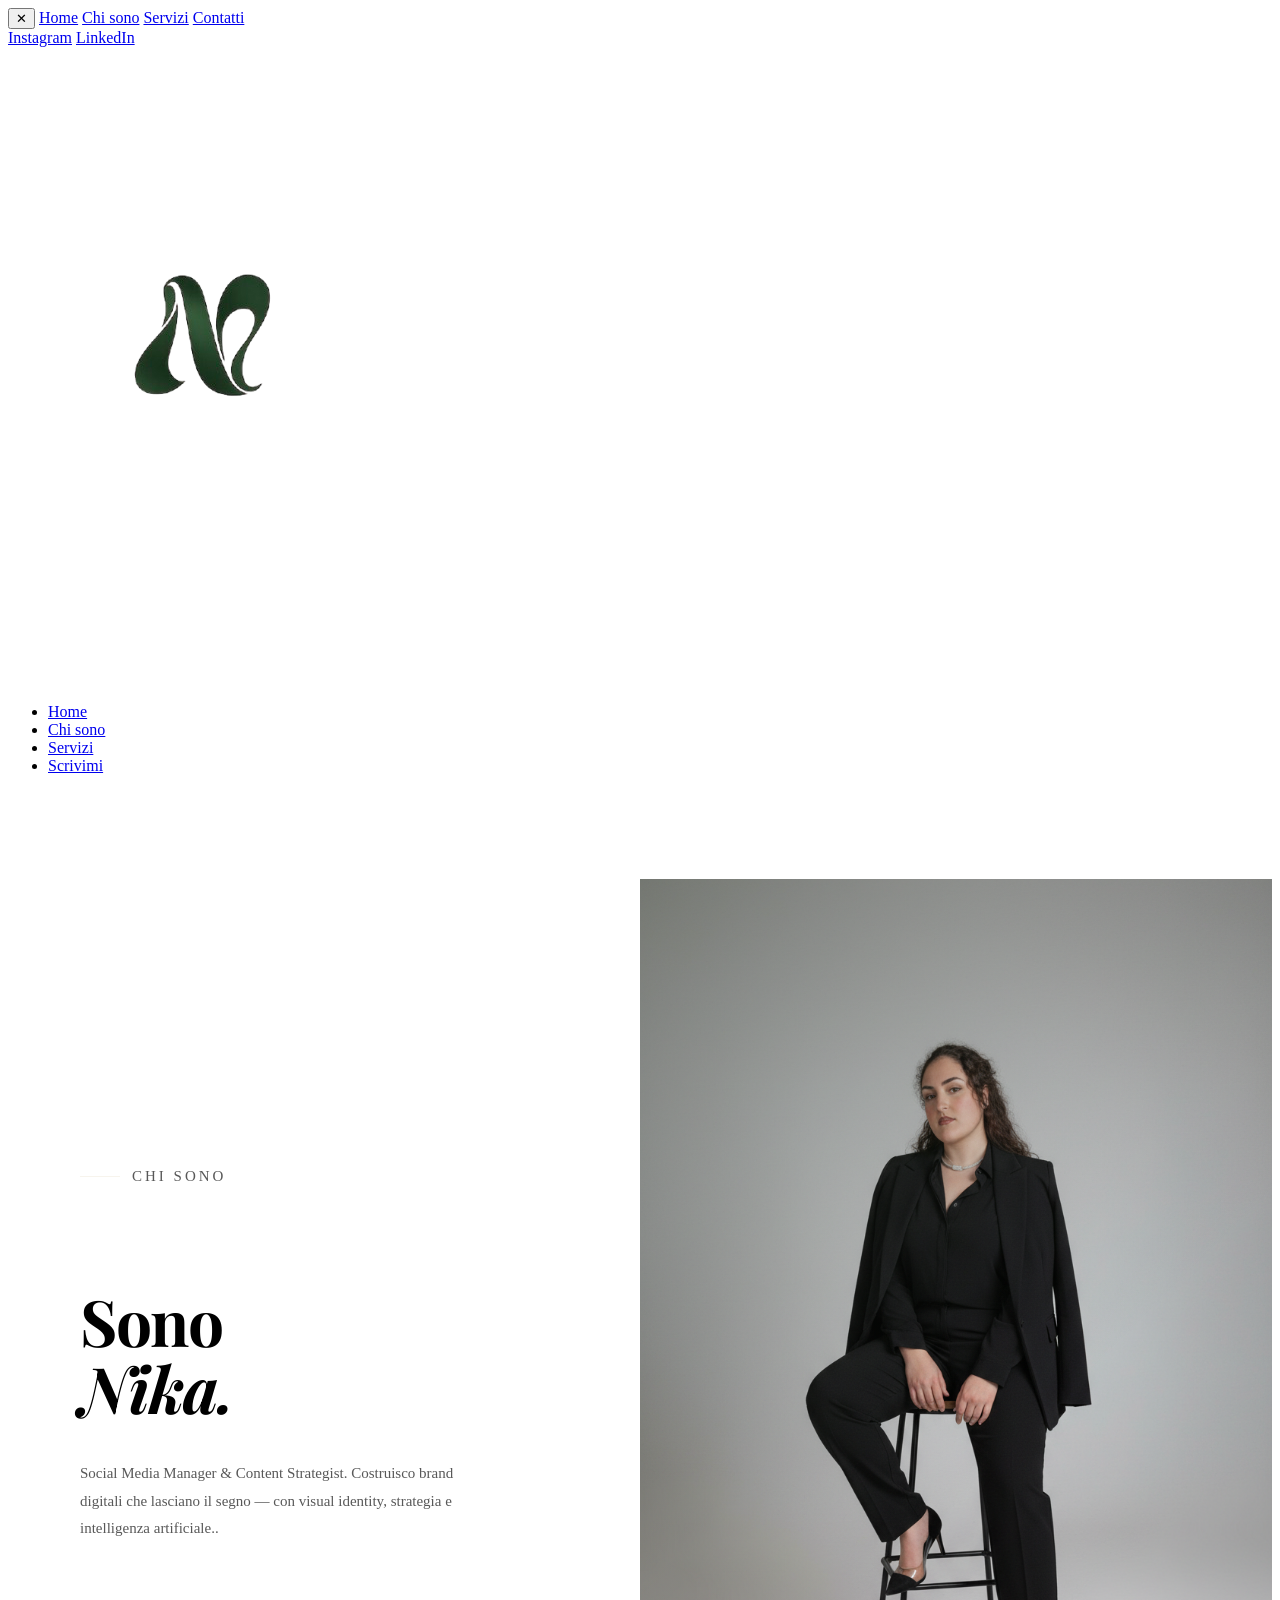
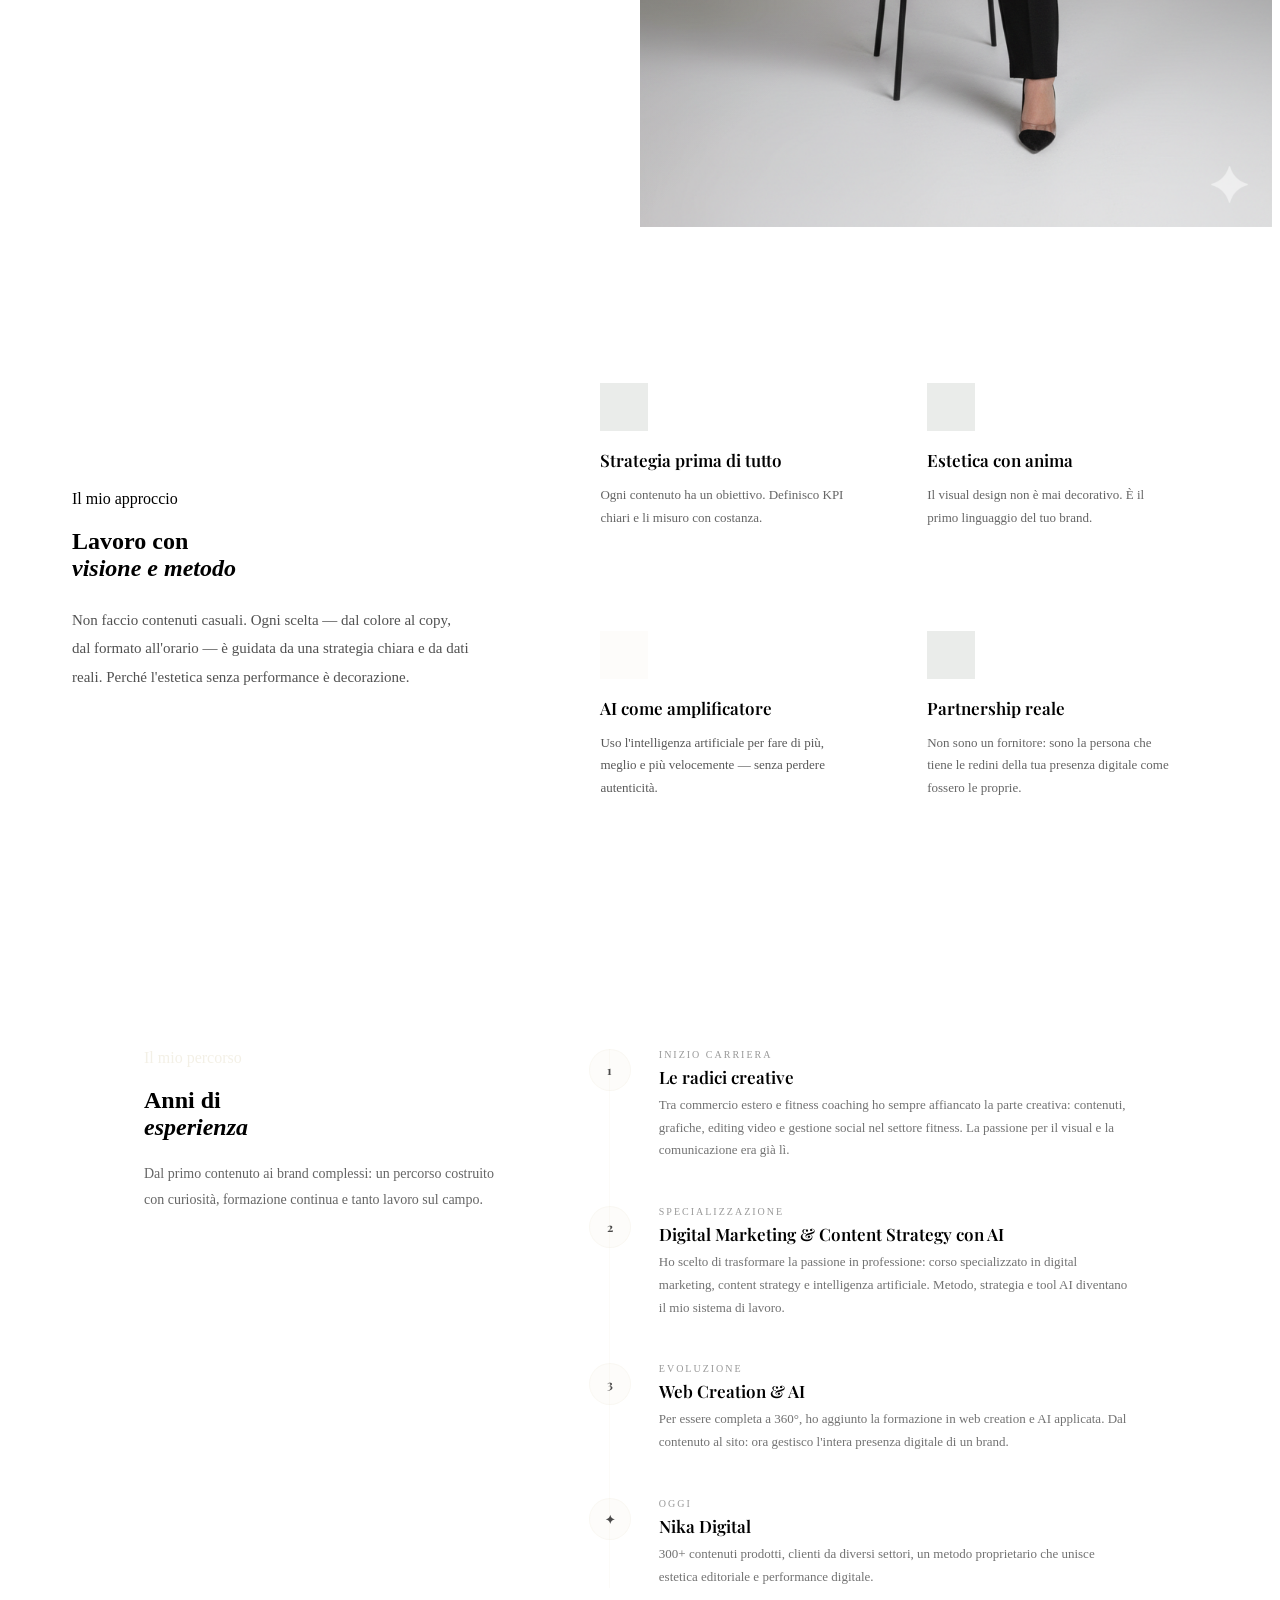
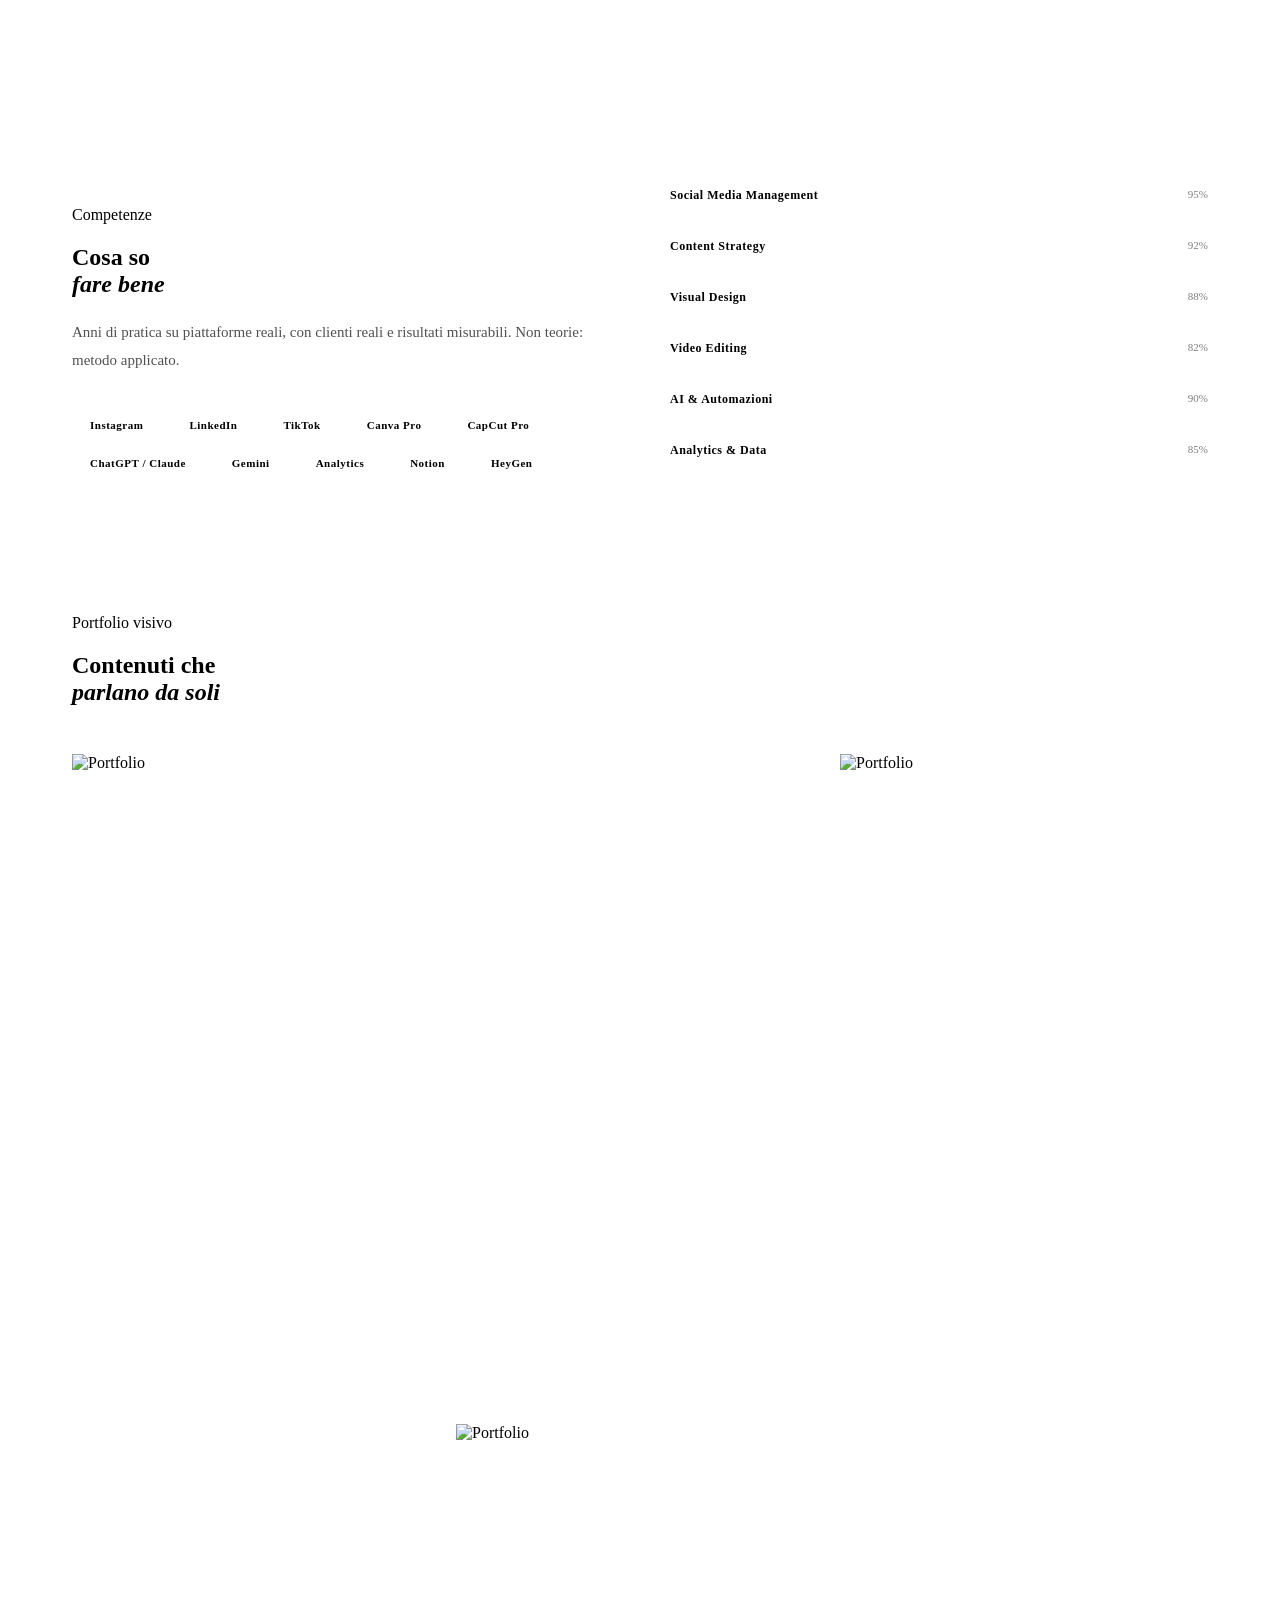
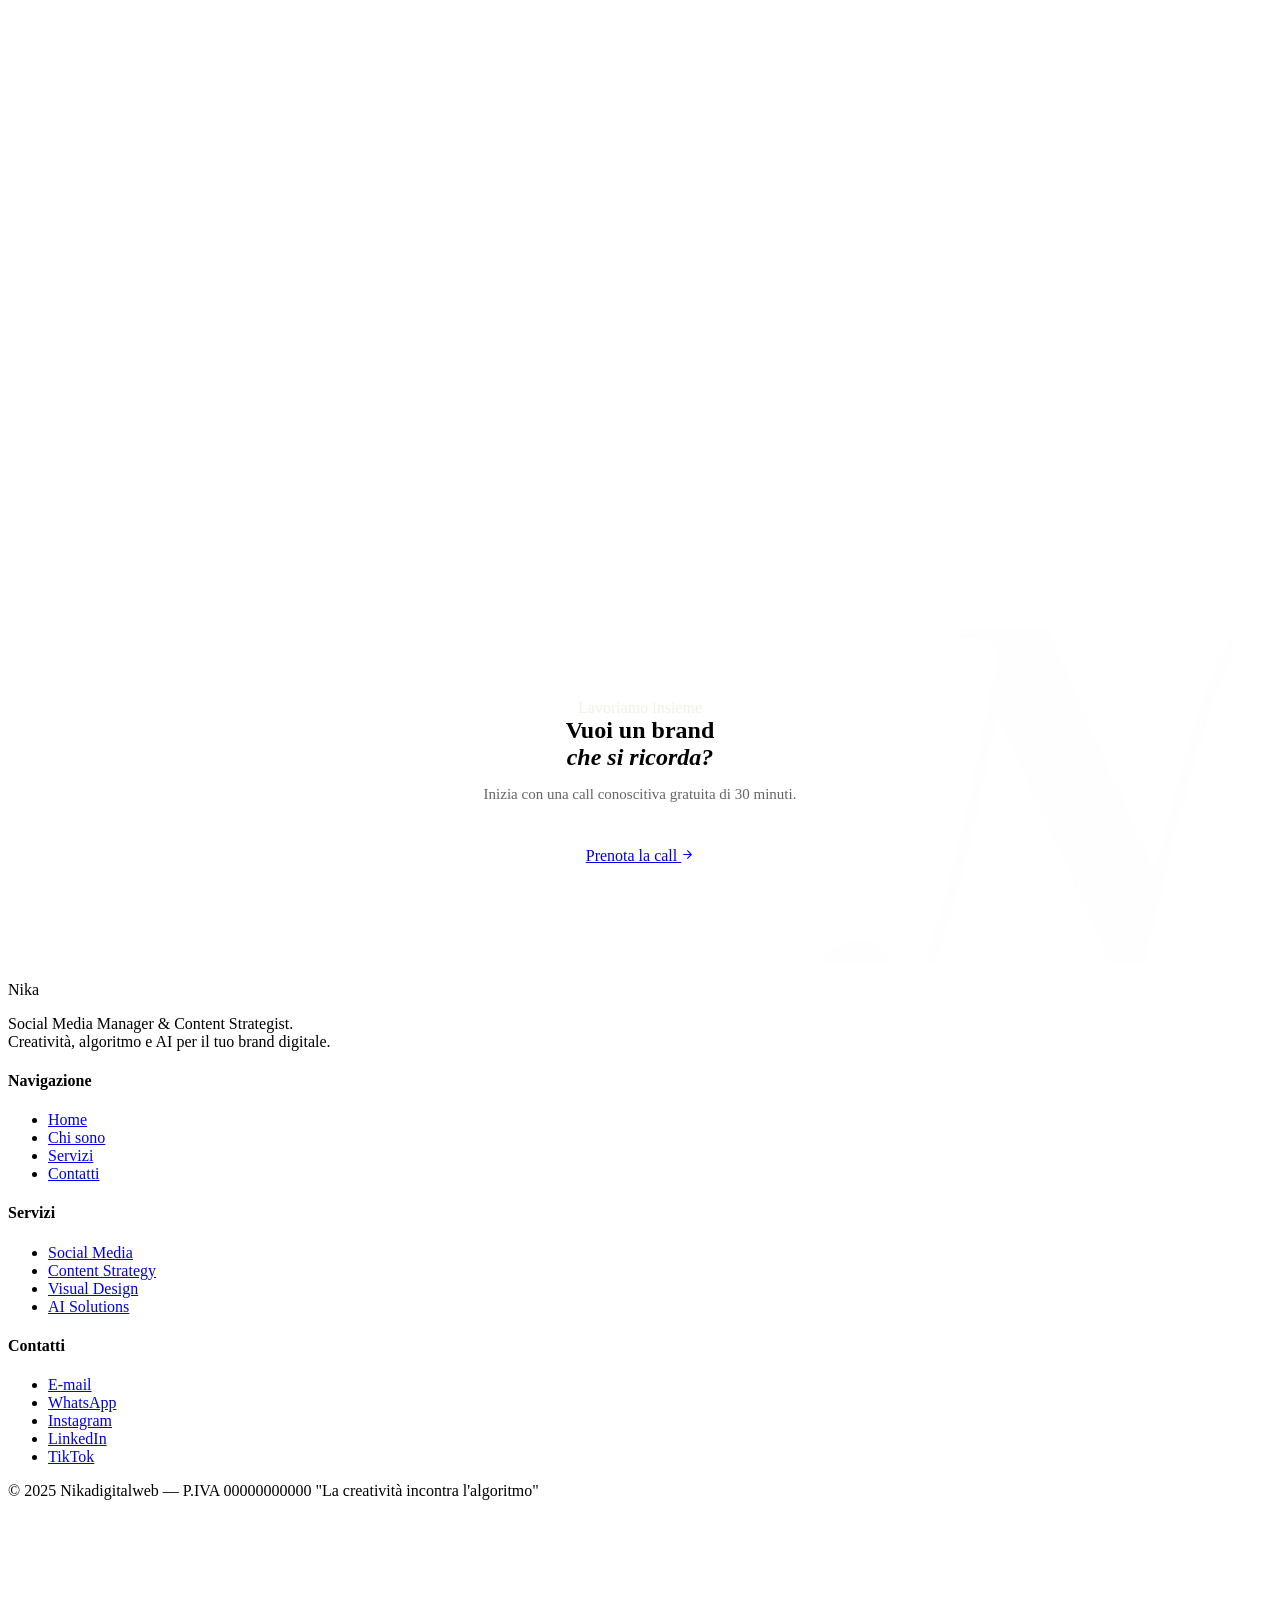
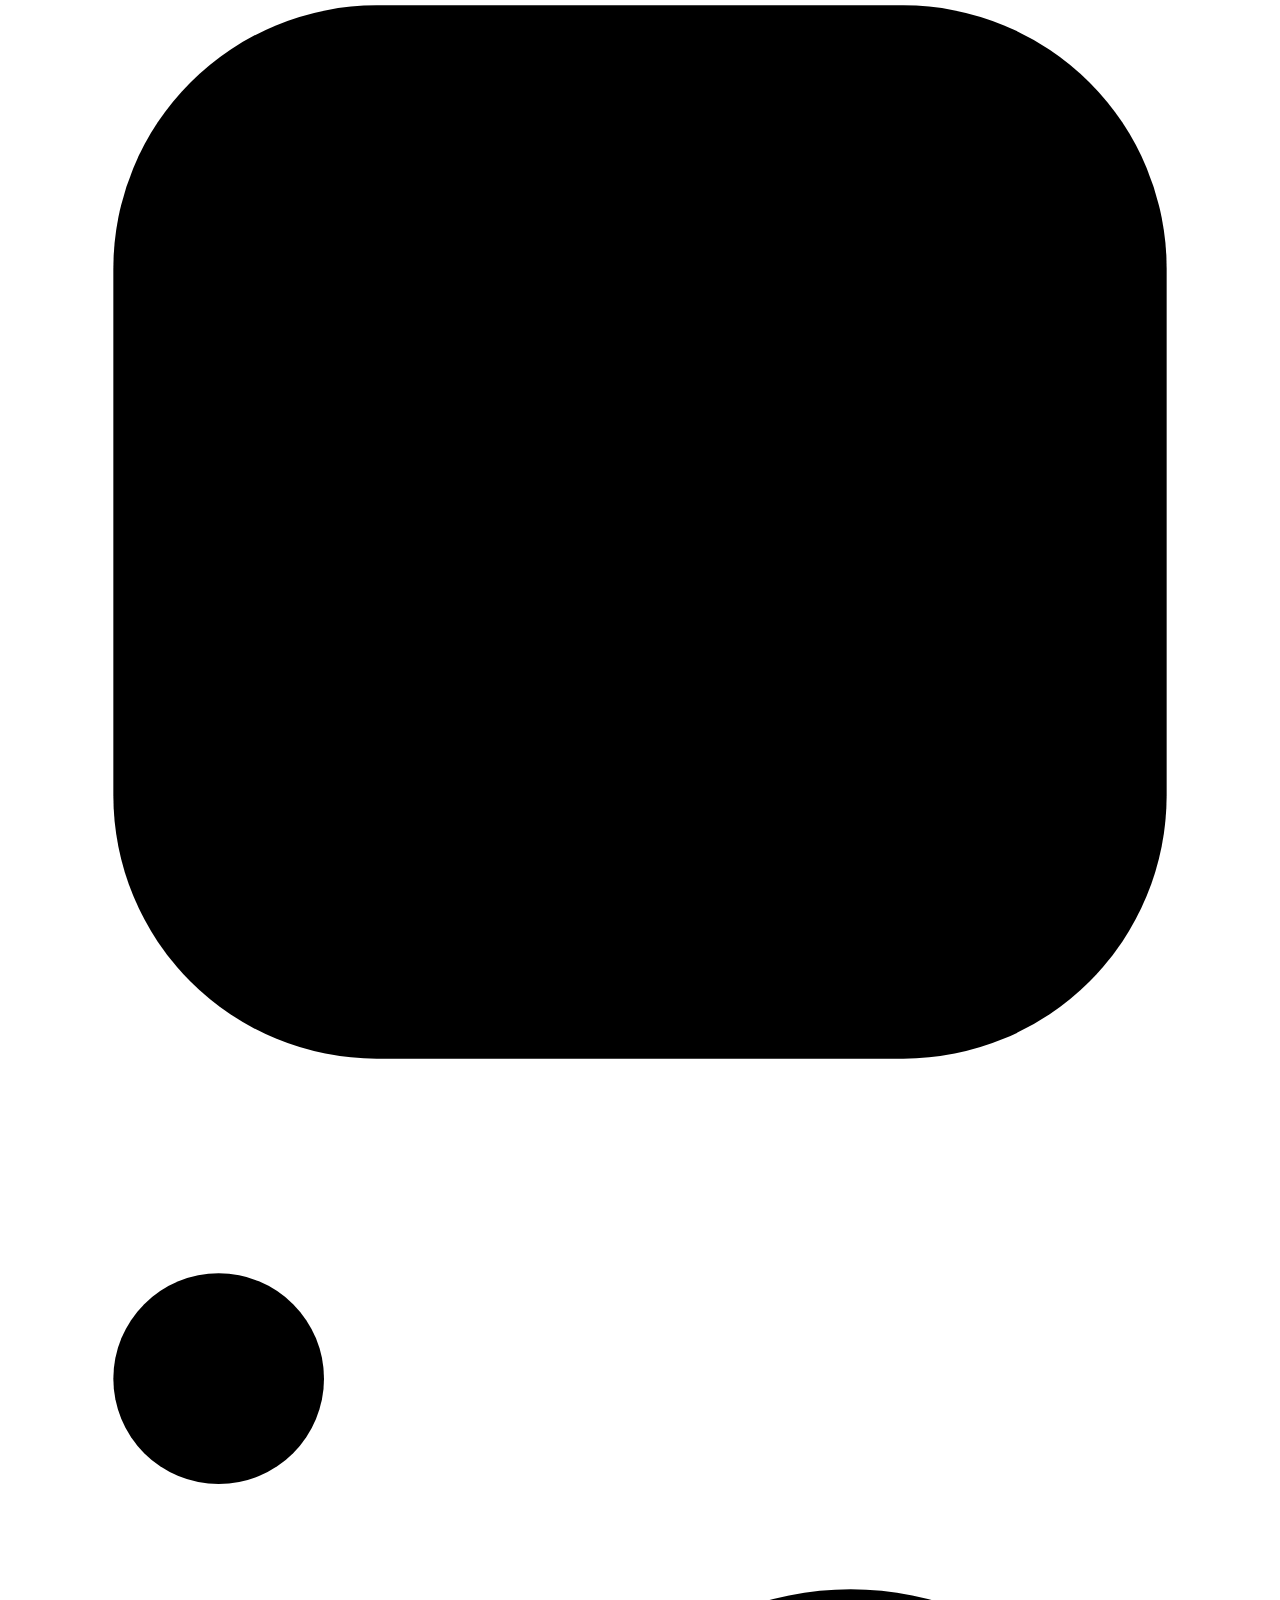
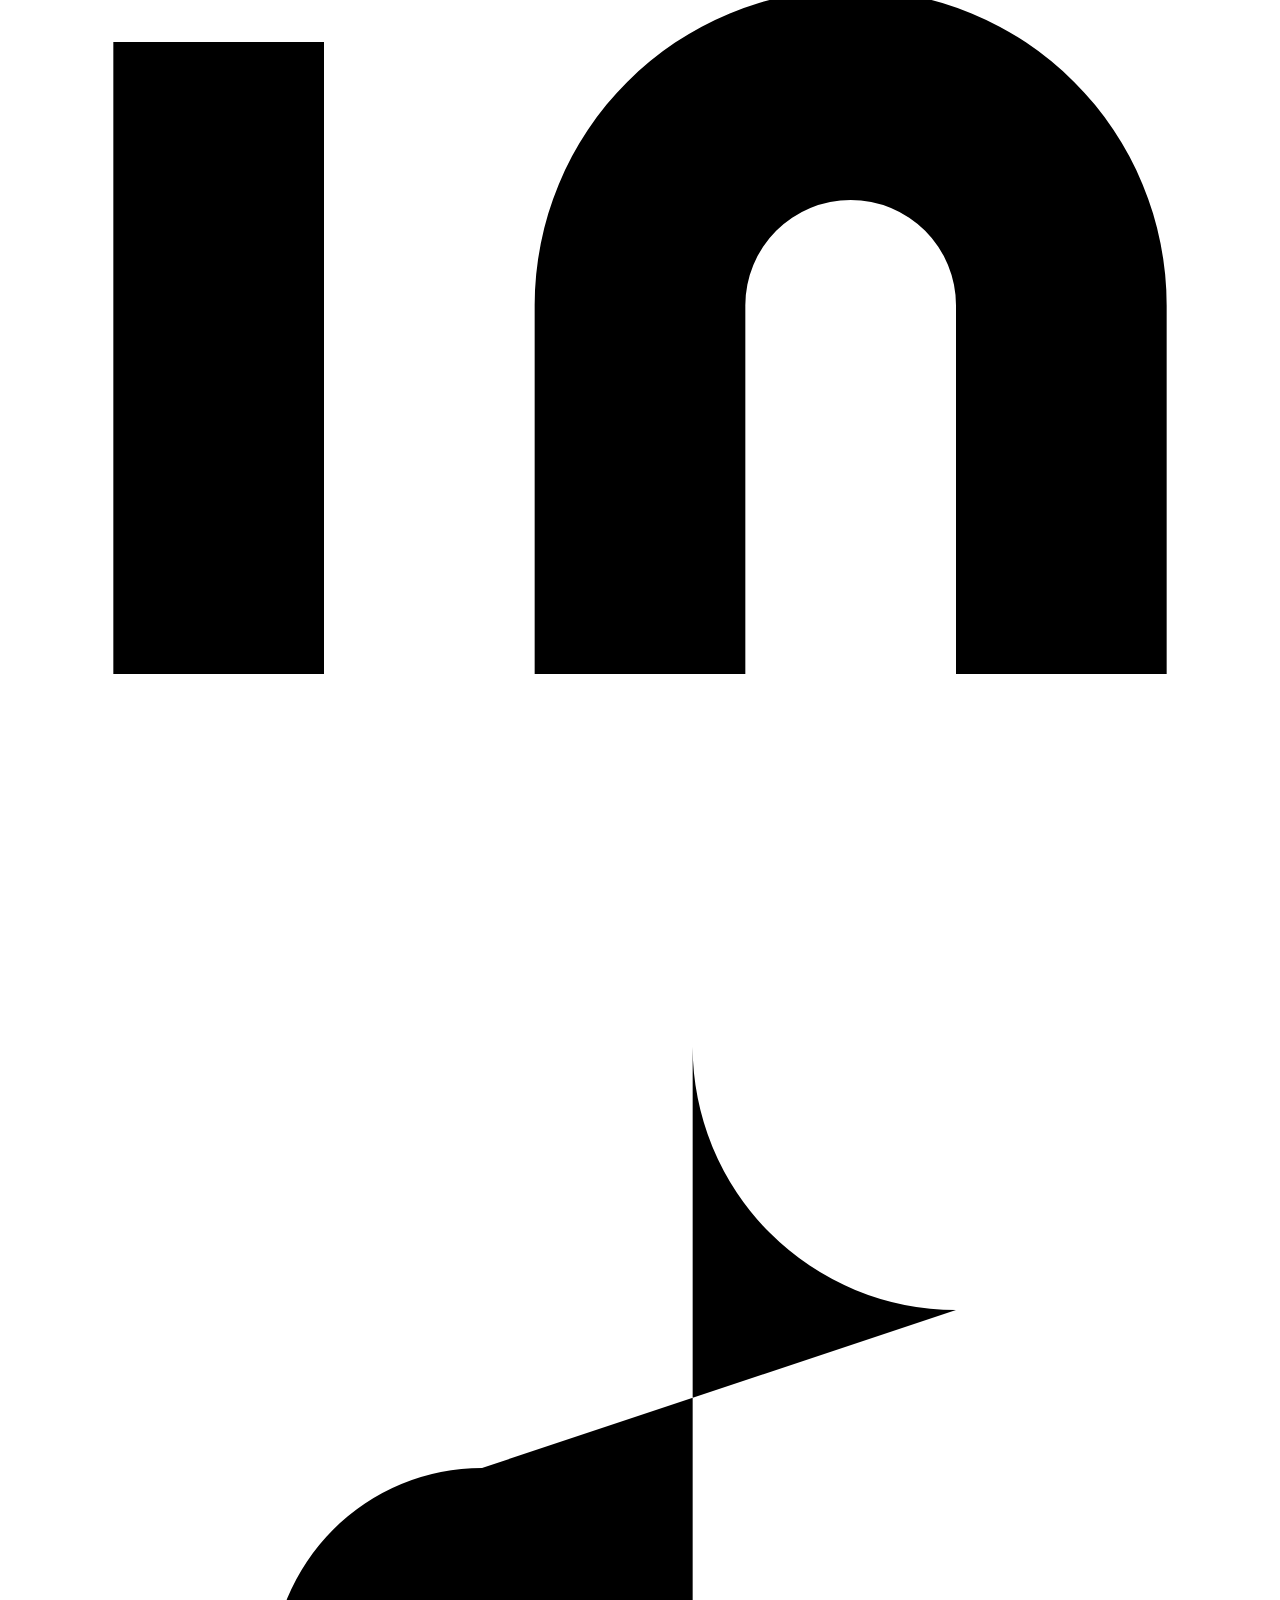
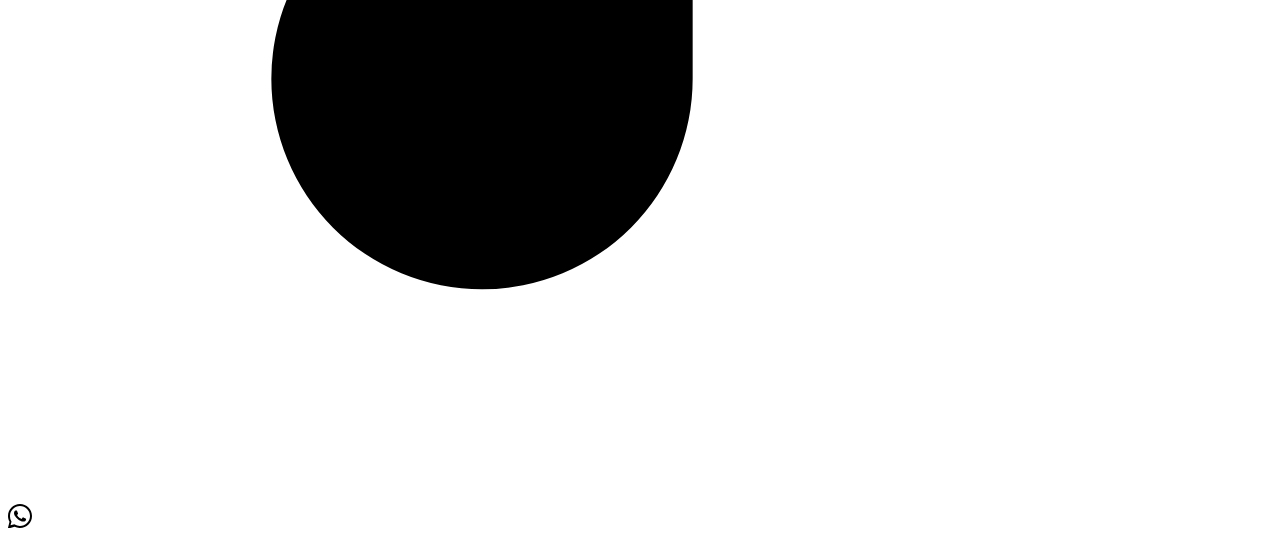
==== chi-sono.html @ 01648fe5 "Add files via upload" ====
<!DOCTYPE html>
<html lang="it">
<head>
<meta charset="UTF-8">
<meta name="viewport" content="width=device-width, initial-scale=1.0">
<title>Chi Sono — Nika Digital</title>
<link rel="preconnect" href="https://fonts.googleapis.com">
<link rel="preconnect" href="https://fonts.gstatic.com" crossorigin>
<link href="https://fonts.googleapis.com/css2?family=Playfair+Display:ital,wght@0,400;0,600;0,700;1,400;1,600&family=Montserrat:wght@300;400;500;600;700&display=swap" rel="stylesheet">
<link rel="stylesheet" href="shared.css">
<style>
/* ── CHI SONO PAGE ── */

/* PAGE HERO */
.page-hero {
  min-height: 100vh;
  padding: 88px 0 0;
  display: grid; grid-template-columns: 1fr 1fr;
  align-items: stretch; position: relative; overflow: hidden;
}
.page-hero-left {
  background: var(--verde);
  display: flex; flex-direction: column; justify-content: center;
  padding: 80px 72px;
  position: relative;
}
.page-hero-left::after {
  content: '';
  position: absolute; bottom: 0; right: -60px;
  width: 120px; height: 100%;
  background: var(--verde);
  clip-path: polygon(0 0, 0% 100%, 100% 100%);
  z-index: 2;
}
.page-hero-eyebrow { display: flex; align-items: center; gap: 12px; margin-bottom: 28px; }
.page-hero-eyebrow span { width: 40px; height: 1px; background: rgba(234,227,210,.4); }
.page-hero-eyebrow p { font-size: 10px; letter-spacing: 3px; text-transform: uppercase; color: var(--beige); opacity: .55; }
.page-hero-left h1 {
  font-family: 'Playfair Display', serif;
  font-size: clamp(42px, 5vw, 70px);
  line-height: 1.05; color: var(--beige); font-weight: 700;
  letter-spacing: -1.5px; margin-bottom: 24px;
}
.page-hero-left h1 em { font-style: italic; color: var(--beige-dark); display: block; }
.page-hero-left p {
  font-size: 15px; line-height: 1.85; color: var(--beige);
  opacity: .65; font-weight: 300; max-width: 400px;
}
.page-hero-right {
  position: relative; overflow: hidden;
}
.page-hero-right img {
  width: 100%; height: 100%;
  object-fit: cover; object-position: top center;
  display: block;
}
.page-hero-right-overlay {
  position: absolute; inset: 0;
  background: linear-gradient(135deg, rgba(37,51,40,.4) 0%, transparent 60%);
}

/* VALORI */
.valori-section {
  padding: 120px 64px;
  display: grid; grid-template-columns: 1fr 1.6fr;
  gap: 100px; align-items: center;
}
.valori-intro .tag { margin-bottom: 14px; }
.valori-intro .heading { margin-bottom: 24px; }
.valori-intro p { font-size: 15px; line-height: 1.9; color: var(--verde); opacity: .68; font-weight: 300; }
.valori-grid { display: grid; grid-template-columns: 1fr 1fr; gap: 16px; }
.valore-card {
  background: var(--beige); border-radius: var(--r-xl);
  padding: 36px 30px; transition: var(--t);
}
.valore-card:hover { transform: translateY(-6px); box-shadow: var(--shadow); }
.valore-icon {
  width: 48px; height: 48px; border-radius: var(--r-sm);
  background: rgba(54,71,52,.1);
  display: flex; align-items: center; justify-content: center;
  margin-bottom: 18px;
}
.valore-icon svg { width: 20px; height: 20px; stroke: var(--verde); fill: none; stroke-width: 1.5; stroke-linecap: round; stroke-linejoin: round; }
.valore-card h3 { font-family: 'Playfair Display', serif; font-size: 17px; font-weight: 600; color: var(--verde); margin-bottom: 8px; }
.valore-card p { font-size: 13px; line-height: 1.75; color: var(--verde); opacity: .6; }
.valore-card:nth-child(3) { background: var(--verde); }
.valore-card:nth-child(3) .valore-icon { background: rgba(234,227,210,.12); }
.valore-card:nth-child(3) .valore-icon svg { stroke: var(--beige); }
.valore-card:nth-child(3) h3, .valore-card:nth-child(3) p { color: var(--beige); }
.valore-card:nth-child(3) p { opacity: .65; }

/* PERCORSO / TIMELINE */
.percorso-section { padding: 0 64px 120px; }
.percorso-inner {
  background: var(--verde); border-radius: var(--r-xl);
  padding: 80px 72px;
  display: grid; grid-template-columns: 1fr 1.5fr;
  gap: 80px; align-items: start;
}
.percorso-intro .tag { color: rgba(234,227,210,.55); }
.percorso-intro .heading { color: var(--beige); margin-bottom: 20px; }
.percorso-intro p { font-size: 14px; line-height: 1.85; color: var(--beige); opacity: .6; font-weight: 300; }
.timeline { position: relative; }
.timeline::before {
  content: ''; position: absolute; left: 20px; top: 0; bottom: 0;
  width: 1px; background: rgba(234,227,210,.15);
}
.tl-item {
  display: flex; gap: 28px; margin-bottom: 44px;
  position: relative;
}
.tl-item:last-child { margin-bottom: 0; }
.tl-dot {
  width: 40px; height: 40px; flex-shrink: 0;
  border-radius: 50%; background: rgba(234,227,210,.12);
  border: 1px solid rgba(234,227,210,.2);
  display: flex; align-items: center; justify-content: center;
  position: relative; z-index: 1;
}
.tl-dot span { font-family: 'Playfair Display', serif; font-size: 12px; color: var(--beige); opacity: .7; font-weight: 700; }
.tl-content {}
.tl-year { font-size: 10px; letter-spacing: 2px; text-transform: uppercase; color: var(--beige); opacity: .4; margin-bottom: 6px; }
.tl-title { font-family: 'Playfair Display', serif; font-size: 17px; color: var(--beige); margin-bottom: 6px; font-weight: 600; }
.tl-body { font-size: 13px; line-height: 1.75; color: var(--beige); opacity: .55; }

/* SKILLS */
.skills-section {
  padding: 0 64px 120px;
  display: grid; grid-template-columns: 1fr 1fr;
  gap: 60px; align-items: center;
}
.skills-left .tag { margin-bottom: 14px; }
.skills-left .heading { margin-bottom: 20px; }
.skills-left p { font-size: 15px; line-height: 1.9; color: var(--verde); opacity: .68; font-weight: 300; margin-bottom: 36px; }
.tools-list { display: flex; flex-wrap: wrap; gap: 10px; }
.tool-tag {
  background: var(--beige); border-radius: 50px;
  padding: 8px 18px; font-size: 11px; font-weight: 600;
  letter-spacing: .5px; color: var(--verde);
}
.skills-bars {}
.skill-bar { margin-bottom: 24px; }
.skill-bar-header { display: flex; justify-content: space-between; margin-bottom: 8px; }
.skill-bar-name { font-size: 12px; font-weight: 600; color: var(--verde); letter-spacing: .5px; }
.skill-bar-pct { font-size: 11px; color: var(--verde); opacity: .5; }
.skill-bar-track { height: 4px; background: var(--beige-dark); border-radius: 2px; overflow: hidden; }
.skill-bar-fill {
  height: 100%; background: var(--verde); border-radius: 2px;
  width: 0; transition: width 1.2s var(--ease);
}
.skill-bar-fill.animated { width: var(--pct); }

/* VIDEO / MEDIA section */
.media-section { padding: 0 64px 120px; }
.media-header { margin-bottom: 48px; }
.media-grid {
  display: grid; grid-template-columns: repeat(3, 1fr); gap: 16px;
}
.media-item {
  border-radius: var(--r-xl); overflow: hidden;
  aspect-ratio: 9/16; background: var(--verde);
  position: relative; cursor: pointer;
  transition: var(--t);
  display: block;
}
.media-item:first-child { aspect-ratio: 9/16; grid-row: span 1; }
.media-item:hover { transform: scale(.97); }
.media-item img { position: absolute; inset: 0; width: 100%; height: 100%; object-fit: cover; object-position: top center; transition: transform .6s ease; display: block; }
.media-item:hover img { transform: scale(1.05); }
.media-overlay {
  position: absolute; inset: 0;
  background: linear-gradient(to top, rgba(37,51,40,.75) 0%, transparent 55%);
  opacity: 0; transition: var(--t);
  display: flex; align-items: flex-end; padding: 24px;
}
.media-item:hover .media-overlay { opacity: 1; }
.media-label { color: var(--beige); }
.media-label strong { font-family: 'Playfair Display', serif; font-size: 16px; display: block; margin-bottom: 3px; }
.media-label span { font-size: 10px; letter-spacing: 1.5px; text-transform: uppercase; opacity: .65; }
.media-placeholder {
  width: 100%; height: 100%;
  display: flex; flex-direction: column; align-items: center; justify-content: center;
  gap: 12px; color: var(--beige); opacity: .25;
}
.media-placeholder svg { width: 32px; height: 32px; stroke: currentColor; fill: none; stroke-width: 1; stroke-linecap: round; stroke-linejoin: round; }
.media-placeholder span { font-family: 'Playfair Display', serif; font-size: 13px; font-style: italic; }

/* CTA */
.cta-banner {
  margin: 0 40px 0;
  background: var(--verde);
  border-radius: var(--r-xl); padding: 100px 80px;
  text-align: center; position: relative; overflow: hidden;
}
.cta-banner::before {
  content: 'N'; position: absolute; top: -80px; right: -50px;
  font-family: 'Playfair Display', serif; font-size: 520px;
  font-weight: 700; font-style: italic;
  color: rgba(234,227,210,.035); line-height: 1;
  pointer-events: none; user-select: none;
}
.cta-banner .tag { color: rgba(234,227,210,.55); }
.cta-banner .heading { max-width: 520px; margin: 0 auto 14px; }
.cta-sub { font-size: 15px; color: var(--beige); opacity: .6; font-weight: 300; margin-bottom: 44px; }

/* RESPONSIVE */
@media (max-width: 1024px) {
  .page-hero { grid-template-columns: 1fr; min-height: auto; }
  .page-hero-left { padding: 60px 32px; }
  .page-hero-left::after { display: none; }
  .page-hero-right { height: 60vw; min-height: 300px; }
  .valori-section { grid-template-columns: 1fr; padding: 80px 32px; gap: 48px; }
  .percorso-section { padding: 0 32px 80px; }
  .percorso-inner { grid-template-columns: 1fr; padding: 56px 40px; gap: 48px; }
  .skills-section { grid-template-columns: 1fr; padding: 0 32px 80px; gap: 48px; }
  .media-section { padding: 0 32px 80px; }
  .cta-banner { margin: 0 20px 0; padding: 70px 40px; }
}
@media (max-width: 640px) {
  .page-hero-left h1 { font-size: 40px; }
  .valori-grid { grid-template-columns: 1fr; }
  .percorso-inner { padding: 40px 28px; }
  .media-grid { grid-template-columns: 1fr 1fr; }
  .media-item:first-child { grid-row: span 1; aspect-ratio: 9/16; }
  .cta-banner { margin: 0 12px 0; padding: 56px 24px; }
  .skills-section { padding: 0 20px 60px; }
  .valori-section { padding: 60px 20px; }
  .media-section { padding: 0 20px 60px; }
}
</style>
</head>
<body>

<div id="cursor"></div>
<div id="cursor-follower"></div>

<!-- MOBILE MENU -->
<div class="mob-menu" id="mobMenu">
  <button class="mob-close" id="mobClose">✕</button>
  <a href="index.html">Home</a>
  <a href="chi-sono.html">Chi sono</a>
  <a href="servizi.html">Servizi</a>
  <a href="contatti.html">Contatti</a>
  <div class="mob-social">
    <a href="https://www.instagram.com/nikadigital.hub/" target="_blank">Instagram</a>
    <a href="https://www.linkedin.com/in/nicolemarradigital/" target="_blank">LinkedIn</a>
  </div>
</div>

<!-- NAVBAR -->
<nav class="site-nav solid" id="siteNav">
  <a href="index.html" class="nav-logo"><img src="images/logo.png" alt="Nika"></a>
  <ul class="nav-links">
    <li><a href="index.html">Home</a></li>
    <li><a href="chi-sono.html" class="active">Chi sono</a></li>
    <li><a href="servizi.html">Servizi</a></li>
    <li><a href="contatti.html" class="nav-cta">Scrivimi</a></li>
  </ul>
  <div class="hamburger" id="hamburger"><span></span><span></span><span></span></div>
</nav>

<!-- PAGE HERO -->
<section class="page-hero">
  <div class="page-hero-left">
    <div class="page-hero-eyebrow reveal"><span></span><p>Chi sono</p></div>
    <h1 class="reveal d1">Sono<br><em>Nika.</em></h1>
    <p class="reveal d2">Social Media Manager & Content Strategist. Costruisco brand digitali che lasciano il segno — con visual identity, strategia e intelligenza artificiale..</p>
  </div>
  <div class="page-hero-right reveal d2">
    <img src="images/image.png" alt="Nika">
  <div class="page-hero-right-overlay"></div>
  </div>
</section>

<!-- VALORI -->
<section class="valori-section">
  <div class="valori-intro">
    <span class="tag reveal">Il mio approccio</span>
    <h2 class="heading reveal d1">Lavoro con<br><em>visione e metodo</em></h2>
    <p class="reveal d2">Non faccio contenuti casuali. Ogni scelta — dal colore al copy, dal formato all'orario — è guidata da una strategia chiara e da dati reali. Perché l'estetica senza performance è decorazione.</p>
  </div>
  <div class="valori-grid">
    <div class="valore-card reveal d1">
      <div class="valore-icon"><svg viewBox="0 0 24 24"><path d="M12 2L2 7l10 5 10-5-10-5z"/><path d="M2 17l10 5 10-5"/><path d="M2 12l10 5 10-5"/></svg></div>
      <h3>Strategia prima di tutto</h3>
      <p>Ogni contenuto ha un obiettivo. Definisco KPI chiari e li misuro con costanza.</p>
    </div>
    <div class="valore-card reveal d2">
      <div class="valore-icon"><svg viewBox="0 0 24 24"><path d="M12 20h9"/><path d="M16.5 3.5a2.121 2.121 0 013 3L7 19l-4 1 1-4L16.5 3.5z"/></svg></div>
      <h3>Estetica con anima</h3>
      <p>Il visual design non è mai decorativo. È il primo linguaggio del tuo brand.</p>
    </div>
    <div class="valore-card reveal d3">
      <div class="valore-icon"><svg viewBox="0 0 24 24"><circle cx="12" cy="12" r="3"/><path d="M12 1v4M12 19v4M4.22 4.22l2.83 2.83M16.95 16.95l2.83 2.83M1 12h4M19 12h4M4.22 19.78l2.83-2.83M16.95 7.05l2.83-2.83"/></svg></div>
      <h3>AI come amplificatore</h3>
      <p>Uso l'intelligenza artificiale per fare di più, meglio e più velocemente — senza perdere autenticità.</p>
    </div>
    <div class="valore-card reveal d4">
      <div class="valore-icon"><svg viewBox="0 0 24 24"><path d="M17 21v-2a4 4 0 0 0-4-4H5a4 4 0 0 0-4 4v2"/><circle cx="9" cy="7" r="4"/><path d="M23 21v-2a4 4 0 0 0-3-3.87"/><path d="M16 3.13a4 4 0 0 1 0 7.75"/></svg></div>
      <h3>Partnership reale</h3>
      <p>Non sono un fornitore: sono la persona che tiene le redini della tua presenza digitale come fossero le proprie.</p>
    </div>
  </div>
</section>

<!-- PERCORSO -->
<section class="percorso-section">
  <div class="percorso-inner reveal">
    <div class="percorso-intro">
      <span class="tag tag-light">Il mio percorso</span>
      <h2 class="heading heading-light">Anni di<br><em>esperienza</em></h2>
      <p>Dal primo contenuto ai brand complessi: un percorso costruito con curiosità, formazione continua e tanto lavoro sul campo.</p>
    </div>
    <div class="timeline">
      <div class="tl-item reveal d1">
        <div class="tl-dot"><span>1</span></div>
        <div class="tl-content">
          <div class="tl-year">Inizio carriera</div>
          <div class="tl-title">Le radici creative</div>
          <div class="tl-body">Tra commercio estero e fitness coaching ho sempre affiancato la parte creativa: contenuti, grafiche, editing video e gestione social nel settore fitness. La passione per il visual e la comunicazione era già lì.</div>
        </div>
      </div>
      <div class="tl-item reveal d2">
        <div class="tl-dot"><span>2</span></div>
        <div class="tl-content">
          <div class="tl-year">Specializzazione</div>
          <div class="tl-title">Digital Marketing & Content Strategy con AI</div>
          <div class="tl-body">Ho scelto di trasformare la passione in professione: corso specializzato in digital marketing, content strategy e intelligenza artificiale. Metodo, strategia e tool AI diventano il mio sistema di lavoro.</div>
        </div>
      </div>
      <div class="tl-item reveal d3">
        <div class="tl-dot"><span>3</span></div>
        <div class="tl-content">
          <div class="tl-year">Evoluzione</div>
          <div class="tl-title">Web Creation & AI</div>
          <div class="tl-body">Per essere completa a 360°, ho aggiunto la formazione in web creation e AI applicata. Dal contenuto al sito: ora gestisco l'intera presenza digitale di un brand.</div>
        </div>
      </div>
      <div class="tl-item reveal d4">
        <div class="tl-dot"><span>✦</span></div>
        <div class="tl-content">
          <div class="tl-year">Oggi</div>
          <div class="tl-title">Nika Digital</div>
          <div class="tl-body">300+ contenuti prodotti, clienti da diversi settori, un metodo proprietario che unisce estetica editoriale e performance digitale.</div>
        </div>
      </div>
    </div>
  </div>
</section>

<!-- SKILLS -->
<section class="skills-section">
  <div class="skills-left">
    <span class="tag reveal">Competenze</span>
    <h2 class="heading reveal d1">Cosa so<br><em>fare bene</em></h2>
    <p class="reveal d2">Anni di pratica su piattaforme reali, con clienti reali e risultati misurabili. Non teorie: metodo applicato.</p>
    <div class="tools-list reveal d3">
      <span class="tool-tag">Instagram</span>
      <span class="tool-tag">LinkedIn</span>
      <span class="tool-tag">TikTok</span>
      <span class="tool-tag">Canva Pro</span>
      <span class="tool-tag">CapCut Pro</span>
      <span class="tool-tag">ChatGPT / Claude</span>
      <span class="tool-tag">Gemini</span>
      <span class="tool-tag">Analytics</span>
      <span class="tool-tag">Notion</span>
      <span class="tool-tag">HeyGen</span>
    </div>
  </div>
  <div class="skills-bars reveal d2">
    <div class="skill-bar">
      <div class="skill-bar-header"><span class="skill-bar-name">Social Media Management</span><span class="skill-bar-pct">95%</span></div>
      <div class="skill-bar-track"><div class="skill-bar-fill" style="--pct:95%"></div></div>
    </div>
    <div class="skill-bar">
      <div class="skill-bar-header"><span class="skill-bar-name">Content Strategy</span><span class="skill-bar-pct">92%</span></div>
      <div class="skill-bar-track"><div class="skill-bar-fill" style="--pct:92%"></div></div>
    </div>
    <div class="skill-bar">
      <div class="skill-bar-header"><span class="skill-bar-name">Visual Design</span><span class="skill-bar-pct">88%</span></div>
      <div class="skill-bar-track"><div class="skill-bar-fill" style="--pct:90%"></div></div>
    </div>
    <div class="skill-bar">
      <div class="skill-bar-header"><span class="skill-bar-name">Video Editing</span><span class="skill-bar-pct">82%</span></div>
      <div class="skill-bar-track"><div class="skill-bar-fill" style="--pct:90%"></div></div>
    </div>
    <div class="skill-bar">
      <div class="skill-bar-header"><span class="skill-bar-name">AI & Automazioni</span><span class="skill-bar-pct">90%</span></div>
      <div class="skill-bar-track"><div class="skill-bar-fill" style="--pct:88%"></div></div>
    </div>
    <div class="skill-bar">
      <div class="skill-bar-header"><span class="skill-bar-name">Analytics & Data</span><span class="skill-bar-pct">85%</span></div>
      <div class="skill-bar-track"><div class="skill-bar-fill" style="--pct:89%"></div></div>
    </div>
  </div>
</section>

<!-- MEDIA / PORTFOLIO -->
<section class="media-section">
  <div class="media-header">
    <span class="tag reveal">Portfolio visivo</span>
    <h2 class="heading reveal d1">Contenuti che<br><em>parlano da soli</em></h2>
  </div>
  
  <div class="media-grid reveal d2">
    <div class="media-item">
     <img src="images/image5.png" alt="Portfolio">
      <div class="media-overlay"><div class="media-label"><strong>Brand Identity</strong><span>Instagram Feed</span></div></div>
    </div>
    
    <div class="media-item">
      <video autoplay muted loop playsinline style="position:absolute;inset:0;width:100%;height:100%;object-fit:cover;">
        <source src="videos/video1.mp4" type="video/mp4">
      </video>
      <div class="media-overlay"><div class="media-label"><strong>Reel</strong><span>Tik Tok</span></div></div>
    </div>
    <div class="media-item">
      <img src="images/image7.png" alt="Portfolio">
      <div class="media-overlay"><div class="media-label"><strong>Content Design</strong><span>LinkedIn</span></div></div>
    </div>
    <div class="media-item">
      <video autoplay muted loop playsinline style="position:absolute;inset:0;width:100%;height:100%;object-fit:cover;">
        <source src="videos/video2.mp4" type="video/mp4">
      </video>
      <div class="media-overlay"><div class="media-label"><strong>AI-Generated Content</strong><span>Instagram</span></div></div>
    </div>
    <div class="media-item">
      <img src="images/image6.png" alt="Portfolio">
      <div class="media-overlay"><div class="media-label"><strong>Visual Strategy</strong><span>Feed Instagram</span></div></div>
    </div>
    <div class="media-item">
      <video autoplay muted loop playsinline style="position:absolute;inset:0;width:100%;height:100%;object-fit:cover;">
        <source src="videos/video3.mp4" type="video/mp4">
      </video>
      <div class="media-overlay"><div class="media-label"><strong>Behind the Scenes</strong><span>Instagram</span></div></div>
    </div>
  </div>
</section>

<!-- CTA -->
<div class="cta-banner reveal">
  <span class="tag tag-light">Lavoriamo insieme</span>
  <h2 class="heading heading-light">Vuoi un brand<br><em>che si ricorda?</em></h2>
  <p class="cta-sub">Inizia con una call conoscitiva gratuita di 30 minuti.</p>
  <a href="contatti.html" class="btn btn-light">Prenota la call <svg width="13" height="13" viewBox="0 0 24 24" fill="none" stroke="currentColor" stroke-width="2" stroke-linecap="round" stroke-linejoin="round"><path d="M5 12h14M12 5l7 7-7 7"/></svg></a>
</div>

<!-- FOOTER -->
<footer class="site-footer">
  <div class="footer-grid">
    <div class="footer-brand">
      <p>Nika</p>
      <span>Social Media Manager & Content Strategist.<br>Creatività, algoritmo e AI per il tuo brand digitale.</span>
    </div>
    <div class="footer-col">
      <h4>Navigazione</h4>
      <ul>
        <li><a href="index.html">Home</a></li>
        <li><a href="chi-sono.html">Chi sono</a></li>
        <li><a href="servizi.html">Servizi</a></li>
        <li><a href="contatti.html">Contatti</a></li>
      </ul>
    </div>
    <div class="footer-col">
      <h4>Servizi</h4>
      <ul>
        <li><a href="servizi.html">Social Media</a></li>
        <li><a href="servizi.html">Content Strategy</a></li>
        <li><a href="servizi.html">Visual Design</a></li>
        <li><a href="servizi.html">AI Solutions</a></li>
      </ul>
    </div>
    <div class="footer-col">
      <h4>Contatti</h4>
      <ul>
     <li><a href="mailto:info@nikadigitalweb.com">E-mail</a>
        <li><a href="https://wa.me/393318461681">WhatsApp</a></li>
        <li><a href="https://www.instagram.com/nikadigital.hub/" target="_blank">Instagram</a></li>
        <li><a href="https://www.linkedin.com/in/nicolemarradigital/" target="_blank">LinkedIn</a></li>
        <li><a href="https://www.tiktok.com/@nikadigital.hub" target="_blank">TikTok</a></li>
      </ul>
    </div>
  </div>
  <div class="footer-bottom">
    <span class="footer-copy">© 2025 Nikadigitalweb — P.IVA 00000000000</span>
    <span class="footer-quote">"La creatività incontra l'algoritmo"</span>
    <div class="footer-socials">
      <a href="https://www.instagram.com/nikadigital.hub/" target="_blank" class="fsoc"><svg viewBox="0 0 24 24"><rect x="2" y="2" width="20" height="20" rx="5"/><path d="M16 11.37A4 4 0 1 1 12.63 8 4 4 0 0 1 16 11.37z"/><line x1="17.5" y1="6.5" x2="17.51" y2="6.5"/></svg></a>
      <a href="https://www.linkedin.com/in/nicolemarradigital/" target="_blank" class="fsoc"><svg viewBox="0 0 24 24"><path d="M16 8a6 6 0 0 1 6 6v7h-4v-7a2 2 0 0 0-4 0v7h-4v-7a6 6 0 0 1 6-6z"/><rect x="2" y="9" width="4" height="12"/><circle cx="4" cy="4" r="2"/></svg></a>
      <a href="https://www.tiktok.com/@nikadigital.hub" target="_blank" class="fsoc"><svg viewBox="0 0 24 24"><path d="M9 12a4 4 0 1 0 4 4V4a5 5 0 0 0 5 5"/></svg></a>
    </div>
  </div>
</footer>

<a href="https://wa.me/393318461681" target="_blank" class="wa-btn" aria-label="WhatsApp">
  <svg width="24" height="24" viewBox="0 0 24 24" fill="var(--beige)"><path d="M17.472 14.382c-.297-.149-1.758-.867-2.03-.967-.273-.099-.471-.148-.67.15-.197.297-.767.966-.94 1.164-.173.199-.347.223-.644.075-.297-.15-1.255-.463-2.39-1.475-.883-.788-1.48-1.761-1.653-2.059-.173-.297-.018-.458.13-.606.134-.133.298-.347.446-.52.149-.174.198-.298.298-.497.099-.198.05-.371-.025-.52-.075-.149-.669-1.612-.916-2.207-.242-.579-.487-.5-.669-.51-.173-.008-.371-.01-.57-.01-.198 0-.52.074-.792.372-.272.297-1.04 1.016-1.04 2.479 0 1.462 1.065 2.875 1.213 3.074.149.198 2.096 3.2 5.077 4.487.709.306 1.262.489 1.694.625.712.227 1.36.195 1.871.118.571-.085 1.758-.719 2.006-1.413.248-.694.248-1.289.173-1.413-.074-.124-.272-.198-.57-.347z"/><path d="M12 0C5.373 0 0 5.373 0 12c0 2.117.554 4.103 1.523 5.828L.057 23.428a.75.75 0 0 0 .916.916l5.628-1.472A11.953 11.953 0 0 0 12 24c6.627 0 12-5.373 12-12S18.627 0 12 0zm0 22c-1.907 0-3.698-.528-5.228-1.444l-.374-.223-3.88 1.016 1.03-3.762-.244-.389A9.96 9.96 0 0 1 2 12C2 6.477 6.477 2 12 2s10 4.477 10 10-4.477 10-10 10z"/></svg>
</a>

<script src="shared.js"></script>
<script>
var bars = document.querySelectorAll('.skill-bar-fill');
var barObs = new IntersectionObserver(function(entries) {
  entries.forEach(function(e) { if (e.isIntersecting) e.target.classList.add('animated'); });
}, { threshold: 0.3 });
bars.forEach(function(b) { barObs.observe(b); });
</script>
</body>
</html>
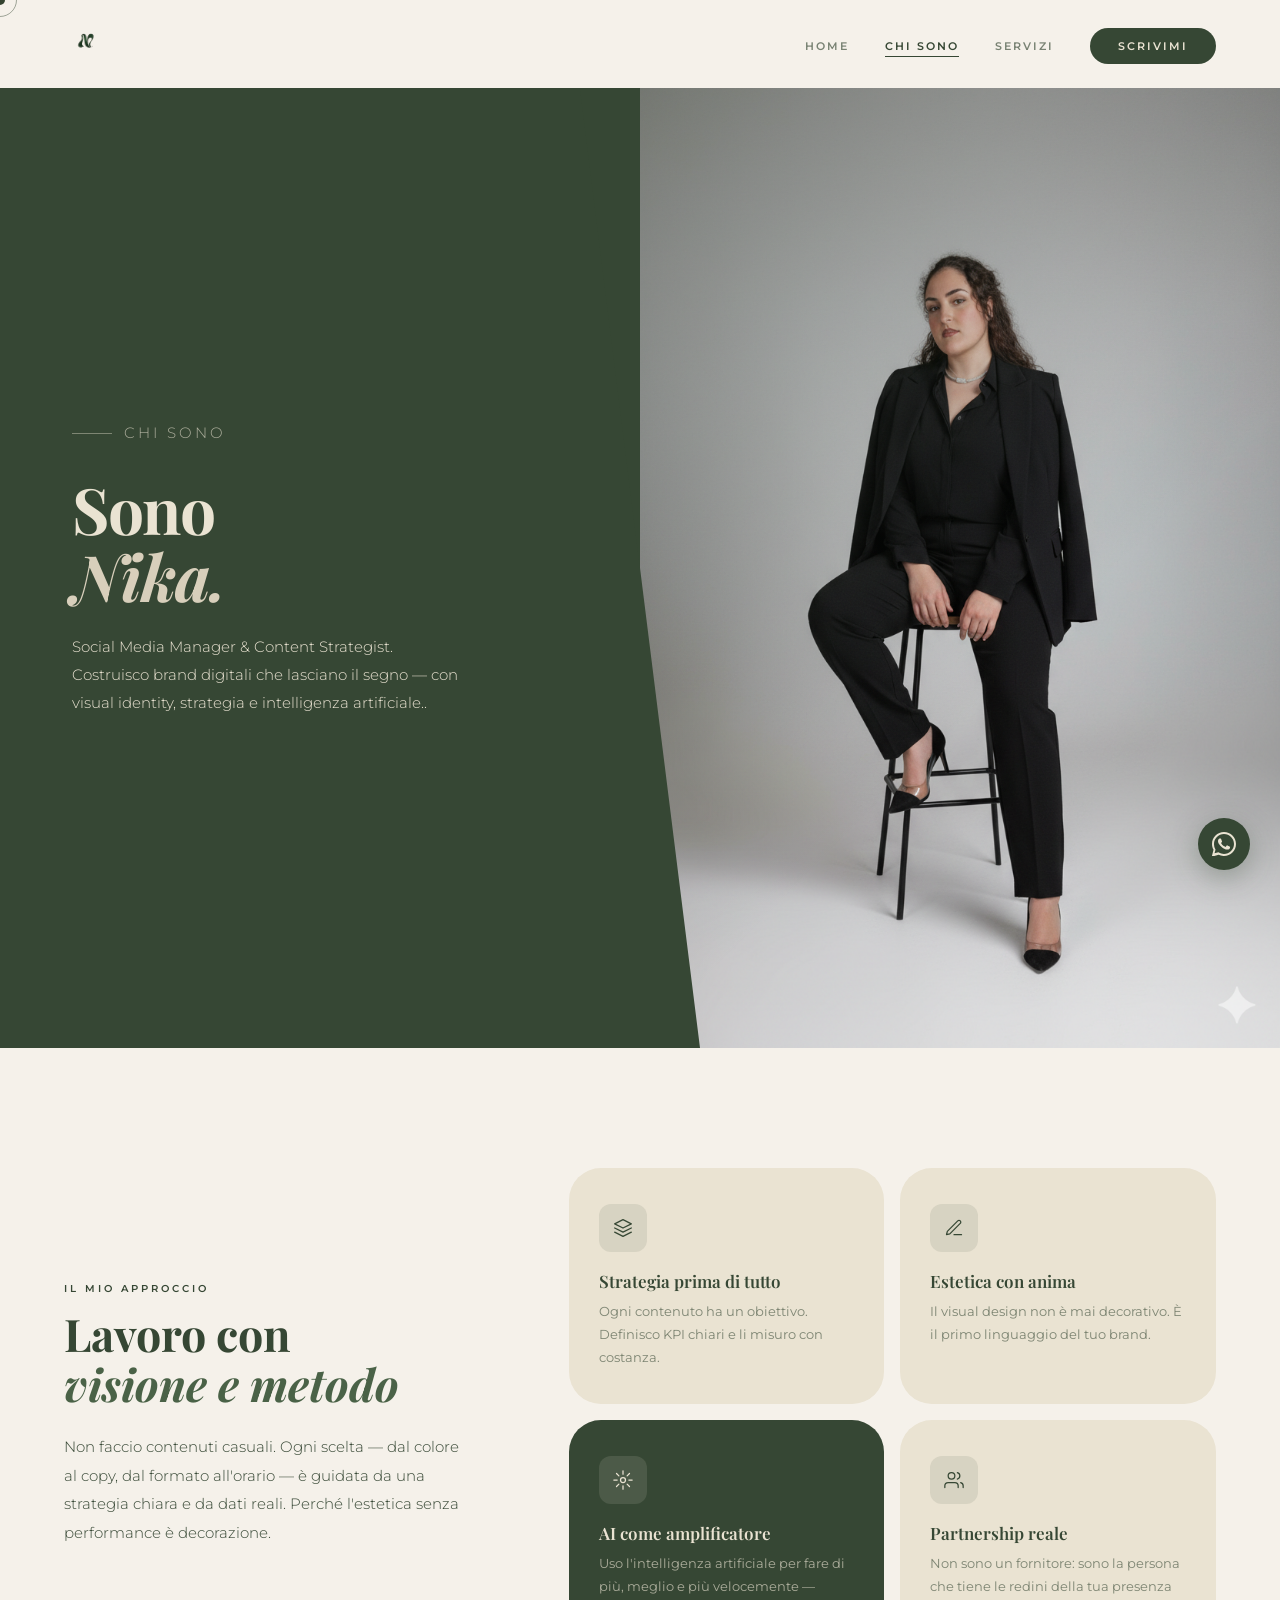
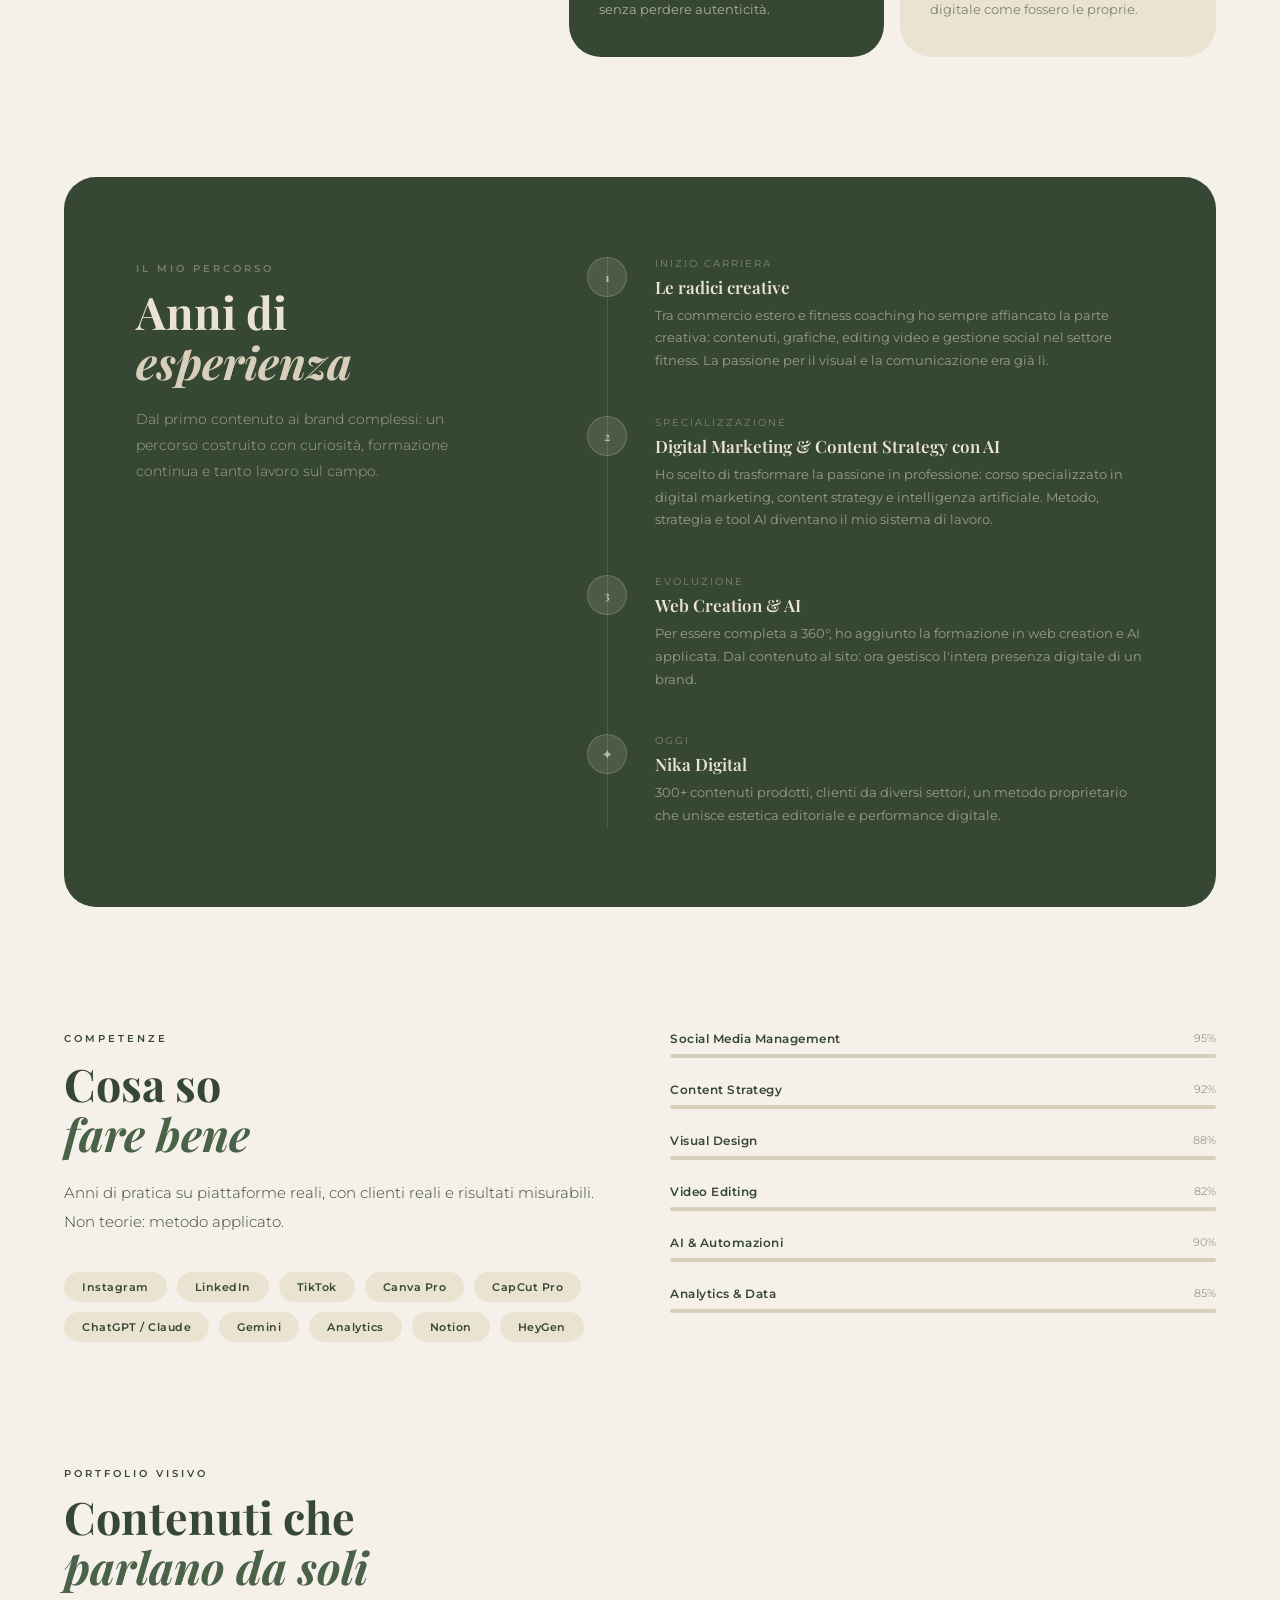
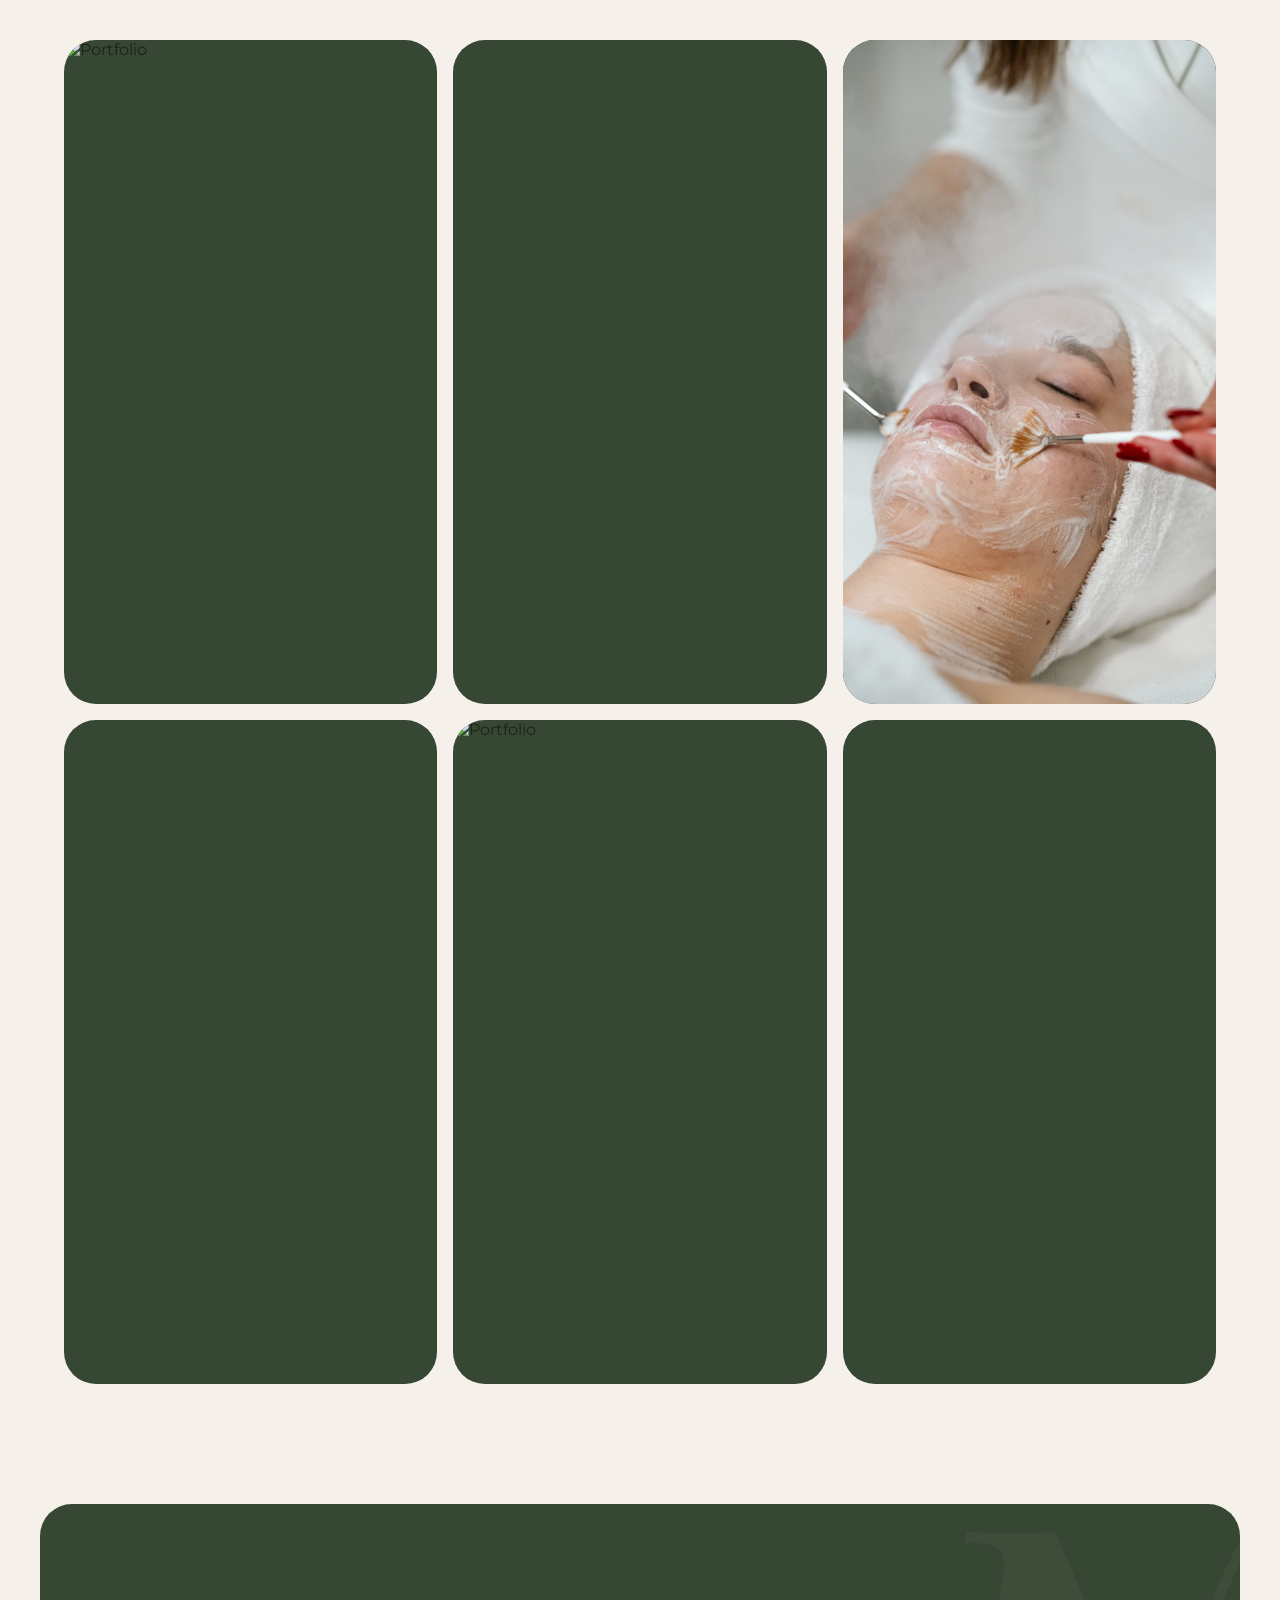
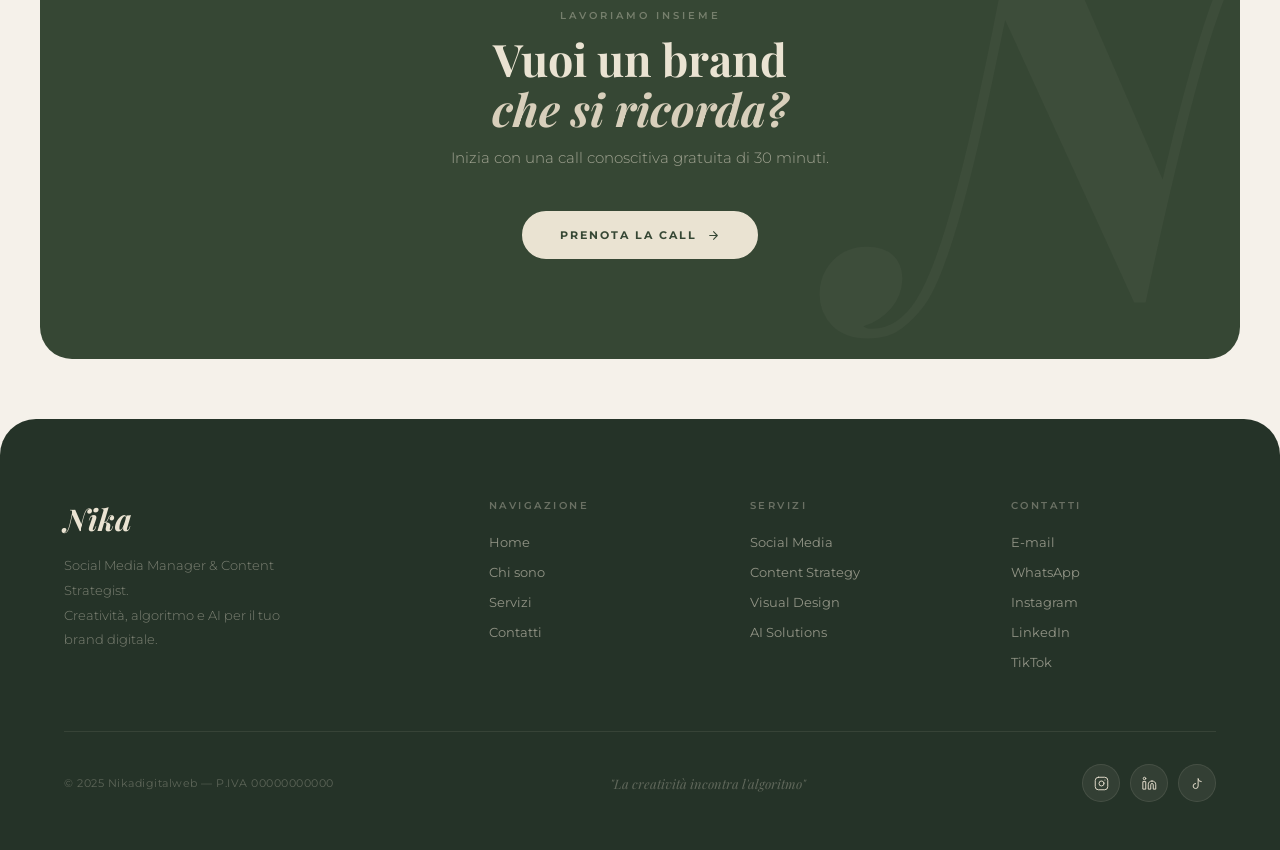
==== commit af5f1793: "Add files via upload" ====
--- a/chi-sono.html
+++ b/chi-sono.html
@@ -208,7 +208,7 @@
   .page-hero { grid-template-columns: 1fr; min-height: auto; }
   .page-hero-left { padding: 60px 32px; }
   .page-hero-left::after { display: none; }
-  .page-hero-right { height: 60vw; min-height: 300px; }
+  .page-hero-right { height: 70vw; min-height: 320px; }
   .valori-section { grid-template-columns: 1fr; padding: 80px 32px; gap: 48px; }
   .percorso-section { padding: 0 32px 80px; }
   .percorso-inner { grid-template-columns: 1fr; padding: 56px 40px; gap: 48px; }
@@ -217,15 +217,26 @@
   .cta-banner { margin: 0 20px 0; padding: 70px 40px; }
 }
 @media (max-width: 640px) {
-  .page-hero-left h1 { font-size: 40px; }
+  .page-hero-left { padding: 48px 20px; }
+  .page-hero-left h1 { font-size: 38px; letter-spacing: -0.5px; }
+  .page-hero-right { height: 80vw; min-height: 280px; }
   .valori-grid { grid-template-columns: 1fr; }
-  .percorso-inner { padding: 40px 28px; }
-  .media-grid { grid-template-columns: 1fr 1fr; }
-  .media-item:first-child { grid-row: span 1; aspect-ratio: 9/16; }
+  .percorso-inner { padding: 40px 24px; }
+  /* media-grid: 1 colonna su mobile piccolo per evitare card altissime e strette */
+  .media-grid { grid-template-columns: 1fr 1fr; gap: 10px; }
+  .media-item { aspect-ratio: 3/4; }
+  .media-item:first-child { grid-row: span 1; aspect-ratio: 3/4; }
   .cta-banner { margin: 0 12px 0; padding: 56px 24px; }
   .skills-section { padding: 0 20px 60px; }
   .valori-section { padding: 60px 20px; }
   .media-section { padding: 0 20px 60px; }
+}
+@media (max-width: 420px) {
+  .page-hero-right { height: 90vw; }
+  .media-grid { grid-template-columns: 1fr; }
+  .media-item { aspect-ratio: 4/5; }
+  .media-item:first-child { aspect-ratio: 4/5; }
+  .percorso-inner { padding: 32px 20px; }
 }
 </style>
 </head>
@@ -473,7 +484,7 @@
     <div class="footer-col">
       <h4>Contatti</h4>
       <ul>
-     <li><a href="mailto:info@nikadigitalweb.com">E-mail</a>
+     <li><a href="/cdn-cgi/l/email-protection#6c05020a032c0205070d08050b05180d001b090e420f0301">E-mail</a>
         <li><a href="https://wa.me/393318461681">WhatsApp</a></li>
         <li><a href="https://www.instagram.com/nikadigital.hub/" target="_blank">Instagram</a></li>
         <li><a href="https://www.linkedin.com/in/nicolemarradigital/" target="_blank">LinkedIn</a></li>
@@ -496,13 +507,8 @@
   <svg width="24" height="24" viewBox="0 0 24 24" fill="var(--beige)"><path d="M17.472 14.382c-.297-.149-1.758-.867-2.03-.967-.273-.099-.471-.148-.67.15-.197.297-.767.966-.94 1.164-.173.199-.347.223-.644.075-.297-.15-1.255-.463-2.39-1.475-.883-.788-1.48-1.761-1.653-2.059-.173-.297-.018-.458.13-.606.134-.133.298-.347.446-.52.149-.174.198-.298.298-.497.099-.198.05-.371-.025-.52-.075-.149-.669-1.612-.916-2.207-.242-.579-.487-.5-.669-.51-.173-.008-.371-.01-.57-.01-.198 0-.52.074-.792.372-.272.297-1.04 1.016-1.04 2.479 0 1.462 1.065 2.875 1.213 3.074.149.198 2.096 3.2 5.077 4.487.709.306 1.262.489 1.694.625.712.227 1.36.195 1.871.118.571-.085 1.758-.719 2.006-1.413.248-.694.248-1.289.173-1.413-.074-.124-.272-.198-.57-.347z"/><path d="M12 0C5.373 0 0 5.373 0 12c0 2.117.554 4.103 1.523 5.828L.057 23.428a.75.75 0 0 0 .916.916l5.628-1.472A11.953 11.953 0 0 0 12 24c6.627 0 12-5.373 12-12S18.627 0 12 0zm0 22c-1.907 0-3.698-.528-5.228-1.444l-.374-.223-3.88 1.016 1.03-3.762-.244-.389A9.96 9.96 0 0 1 2 12C2 6.477 6.477 2 12 2s10 4.477 10 10-4.477 10-10 10z"/></svg>
 </a>
 
-<script src="shared.js"></script>
+<script data-cfasync="false" src="/cdn-cgi/scripts/5c5dd728/cloudflare-static/email-decode.min.js"></script><script src="shared.js"></script>
 <script>
 var bars = document.querySelectorAll('.skill-bar-fill');
 var barObs = new IntersectionObserver(function(entries) {
-  entries.forEach(function(e) { if (e.isIntersecting) e.target.classList.add('animated'); });
-}, { threshold: 0.3 });
-bars.forEach(function(b) { barObs.observe(b); });
-</script>
-</body>
-</html>+  entries.forEach(function(e) { if (e.i
--- a/shared.css
+++ b/shared.css
@@ -0,0 +1,251 @@
+/* ============================================
+   NIKA — SHARED STYLES v2
+   Navbar + Footer + Base identici su tutte le pagine
+   ============================================ */
+
+@import url('https://fonts.googleapis.com/css2?family=Playfair+Display:ital,wght@0,400;0,600;0,700;1,400;1,600&family=Montserrat:wght@300;400;500;600;700&display=swap');
+
+:root {
+  --verde:       #364734;
+  --verde-light: #4a6247;
+  --verde-dark:  #253328;
+  --beige:       #EAE3D2;
+  --beige-dark:  #d8cfbb;
+  --beige-light: #f5f1ea;
+  --text-dark:   #1a2419;
+  --gold:        #b8a87a;
+  --r-xl: 32px;
+  --r-lg: 24px;
+  --r-md: 16px;
+  --r-sm: 12px;
+  --ease: cubic-bezier(0.25, 0.46, 0.45, 0.94);
+  --t: all 0.4s var(--ease);
+  --shadow: 0 20px 60px rgba(54,71,52,0.10);
+  --shadow-lg: 0 32px 80px rgba(54,71,52,0.16);
+}
+
+*, *::before, *::after { box-sizing: border-box; margin: 0; padding: 0; }
+html { scroll-behavior: smooth; font-size: 16px; }
+body {
+  font-family: 'Montserrat', sans-serif;
+  background: var(--beige-light);
+  color: var(--text-dark);
+  overflow-x: hidden;
+  cursor: none;
+}
+img { display: block; max-width: 100%; }
+a { text-decoration: none; }
+
+::-webkit-scrollbar { width: 3px; }
+::-webkit-scrollbar-track { background: var(--beige); }
+::-webkit-scrollbar-thumb { background: var(--verde); border-radius: 2px; }
+
+/* ── CURSOR ── */
+#cursor {
+  width: 10px; height: 10px; border-radius: 50%;
+  background: var(--verde); mix-blend-mode: multiply;
+  position: fixed; top: 0; left: 0; z-index: 9999;
+  pointer-events: none;
+  transform: translate(-50%, -50%);
+  transition: transform .15s ease, width .3s ease, height .3s ease, background .3s ease;
+}
+#cursor-follower {
+  width: 34px; height: 34px; border-radius: 50%;
+  border: 1.5px solid var(--verde);
+  position: fixed; top: 0; left: 0; z-index: 9998;
+  pointer-events: none; opacity: .45;
+  transform: translate(-50%, -50%);
+  transition: transform .42s var(--ease), opacity .3s;
+}
+
+/* ── REVEAL ── */
+.reveal { opacity: 0; transform: translateY(24px); transition: opacity .7s ease, transform .7s ease; }
+.reveal.in { opacity: 1; transform: none; }
+.d1 { transition-delay: .10s; }
+.d2 { transition-delay: .20s; }
+.d3 { transition-delay: .30s; }
+.d4 { transition-delay: .40s; }
+.d5 { transition-delay: .50s; }
+
+/* ── UTILITY ── */
+.tag {
+  display: inline-block;
+  font-size: 10px; font-weight: 600; letter-spacing: 3px;
+  text-transform: uppercase; color: var(--verde); opacity: .55;
+  margin-bottom: 12px;
+}
+.tag-light { color: var(--beige-dark); opacity: .65; }
+.heading {
+  font-family: 'Playfair Display', serif;
+  font-size: clamp(30px, 3.5vw, 50px);
+  line-height: 1.12; color: var(--verde); font-weight: 700;
+}
+.heading em { font-style: italic; color: var(--verde-light); }
+.heading-light { color: var(--beige); }
+.heading-light em { color: var(--beige-dark); }
+
+.btn {
+  display: inline-flex; align-items: center; gap: 10px;
+  padding: 15px 36px; border-radius: 50px;
+  font-size: 11px; font-weight: 700; letter-spacing: 2px;
+  text-transform: uppercase; transition: var(--t);
+  font-family: 'Montserrat', sans-serif;
+  border: 2px solid transparent; cursor: pointer;
+}
+.btn-dark { background: var(--verde); color: var(--beige); border-color: var(--verde); }
+.btn-dark:hover { background: var(--verde-dark); border-color: var(--verde-dark); transform: translateY(-2px); box-shadow: 0 14px 40px rgba(54,71,52,.3); }
+.btn-light { background: var(--beige); color: var(--verde); border-color: var(--beige); }
+.btn-light:hover { transform: translateY(-2px); box-shadow: 0 14px 40px rgba(0,0,0,.25); }
+.btn-ghost { background: transparent; color: var(--verde); border-color: rgba(54,71,52,.25); }
+.btn-ghost:hover { border-color: var(--verde); transform: translateY(-2px); }
+.btn svg { flex-shrink: 0; }
+
+/* ══════════════════════════════
+   NAVBAR
+══════════════════════════════ */
+.site-nav {
+  position: fixed; inset: 0 0 auto 0;
+  z-index: 1000;
+  height: 88px; padding: 0 64px;
+  display: flex; align-items: center; justify-content: space-between;
+  transition: var(--t);
+  background: transparent;
+}
+.site-nav.solid {
+  background: rgba(245,241,234,.96);
+  backdrop-filter: blur(18px); -webkit-backdrop-filter: blur(18px);
+  height: 70px;
+  box-shadow: 0 1px 0 rgba(54,71,52,.07);
+}
+.nav-logo img { height: 72px; transition: var(--t); }
+.site-nav.solid .nav-logo img { height: 56px; }
+
+.nav-links { display: flex; gap: 36px; list-style: none; align-items: center; }
+.nav-links a {
+  font-size: 11px; font-weight: 600; letter-spacing: 2px; text-transform: uppercase;
+  color: var(--verde); opacity: .65; transition: var(--t); position: relative;
+}
+.nav-links a::after {
+  content: ''; position: absolute; bottom: -4px; left: 0; right: 100%;
+  height: 1px; background: var(--verde); transition: right .3s ease;
+}
+.nav-links a:hover, .nav-links a.active { opacity: 1; }
+.nav-links a:hover::after, .nav-links a.active::after { right: 0; }
+.nav-links .nav-cta {
+  background: var(--verde); color: var(--beige) !important;
+  opacity: 1 !important; padding: 11px 28px; border-radius: 50px;
+}
+.nav-links .nav-cta::after { display: none !important; }
+.nav-links .nav-cta:hover { background: var(--verde-dark); transform: translateY(-1px); }
+
+/* hamburger */
+.hamburger { display: none; flex-direction: column; gap: 5px; cursor: pointer; z-index: 1001; }
+.hamburger span { display: block; width: 22px; height: 2px; background: var(--verde); border-radius: 2px; transition: var(--t); }
+.hamburger.is-open span:nth-child(1) { transform: translateY(7px) rotate(45deg); }
+.hamburger.is-open span:nth-child(2) { opacity: 0; transform: scaleX(0); }
+.hamburger.is-open span:nth-child(3) { transform: translateY(-7px) rotate(-45deg); }
+
+/* mobile menu */
+.mob-menu {
+  display: none; position: fixed; inset: 0;
+  background: var(--verde); z-index: 999;
+  flex-direction: column; align-items: center; justify-content: center;
+  gap: 32px;
+}
+.mob-menu.is-open { display: flex; }
+.mob-menu a {
+  font-family: 'Playfair Display', serif;
+  font-size: 38px; font-style: italic; color: var(--beige); opacity: .85;
+  transition: var(--t);
+}
+.mob-menu a:hover { opacity: 1; }
+.mob-close {
+  position: absolute; top: 28px; right: 36px;
+  font-size: 26px; color: var(--beige); background: none; border: none; cursor: pointer;
+}
+.mob-social { display: flex; gap: 20px; margin-top: 16px; }
+.mob-social a { font-size: 11px; letter-spacing: 2px; text-transform: uppercase; color: var(--beige); opacity: .5; }
+
+/* ══════════════════════════════
+   FOOTER (identico su tutte le pagine)
+══════════════════════════════ */
+.site-footer {
+  background: var(--verde-dark);
+  border-radius: 36px 36px 0 0;
+  padding: 80px 64px 48px;
+  margin-top: 60px;
+}
+.footer-grid {
+  display: grid; grid-template-columns: 1.8fr 1fr 1fr 1fr;
+  gap: 56px; padding-bottom: 60px;
+  border-bottom: 1px solid rgba(234,227,210,.09);
+}
+.footer-brand p {
+  font-family: 'Playfair Display', serif;
+  font-size: 30px; font-weight: 700; font-style: italic;
+  color: var(--beige); margin-bottom: 14px;
+}
+.footer-brand span {
+  font-size: 13px; line-height: 1.9; color: var(--beige); opacity: .45;
+  font-weight: 300; display: block; max-width: 250px;
+}
+.footer-col h4 {
+  font-size: 10px; letter-spacing: 2.5px; text-transform: uppercase;
+  color: var(--beige); opacity: .35; font-weight: 600; margin-bottom: 20px;
+}
+.footer-col ul { list-style: none; display: flex; flex-direction: column; gap: 11px; }
+.footer-col ul a {
+  font-size: 13px; color: var(--beige); opacity: .55; transition: var(--t);
+}
+.footer-col ul a:hover { opacity: 1; }
+.footer-bottom {
+  display: flex; align-items: center; justify-content: space-between;
+  padding-top: 32px; flex-wrap: wrap; gap: 16px;
+}
+.footer-copy { font-size: 11px; color: var(--beige); opacity: .28; letter-spacing: .5px; }
+.footer-quote {
+  font-family: 'Playfair Display', serif;
+  font-size: 13px; font-style: italic; color: var(--beige); opacity: .3;
+}
+.footer-socials { display: flex; gap: 10px; }
+.fsoc {
+  width: 38px; height: 38px; border-radius: 50%;
+  background: rgba(234,227,210,.07); border: 1px solid rgba(234,227,210,.1);
+  display: flex; align-items: center; justify-content: center; transition: var(--t);
+}
+.fsoc:hover { background: rgba(234,227,210,.14); transform: translateY(-2px); }
+.fsoc svg { width: 15px; height: 15px; stroke: var(--beige); fill: none; stroke-width: 1.5; stroke-linecap: round; stroke-linejoin: round; }
+
+/* WhatsApp */
+.wa-btn {
+  position: fixed; bottom: 30px; right: 30px;
+  width: 52px; height: 52px; border-radius: 50%;
+  background: var(--verde); color: var(--beige);
+  display: flex; align-items: center; justify-content: center;
+  box-shadow: 0 8px 28px rgba(54,71,52,.35);
+  z-index: 997; transition: transform .3s ease;
+}
+.wa-btn:hover { transform: scale(1.1); }
+
+/* ── RESPONSIVE ── */
+@media (max-width: 1024px) {
+  .site-nav { padding: 0 32px; }
+  .nav-links { display: none; }
+  .hamburger { display: flex; }
+  .site-footer { padding: 60px 32px 40px; }
+  .footer-grid { grid-template-columns: 1fr 1fr; gap: 40px; }
+}
+@media (max-width: 640px) {
+  .cursor, #cursor-follower { display: none !important; }
+  body { cursor: auto; }
+  .site-nav { padding: 0 20px; }
+  /* mob-menu font leggermente ridotto per iPhone SE */
+  .mob-menu a { font-size: 32px; }
+  .site-footer { padding: 48px 20px 32px; border-radius: 24px 24px 0 0; }
+  .footer-grid { grid-template-columns: 1fr; gap: 28px; }
+  .footer-bottom { flex-direction: column; align-items: flex-start; gap: 12px; }
+  .footer-quote { display: none; }
+  .wa-btn { bottom: 18px; right: 18px; width: 46px; height: 46px; }
+  /* Headings responsivi globali */
+  .heading { font-size: clamp(24px, 7vw, 36px); }
+}
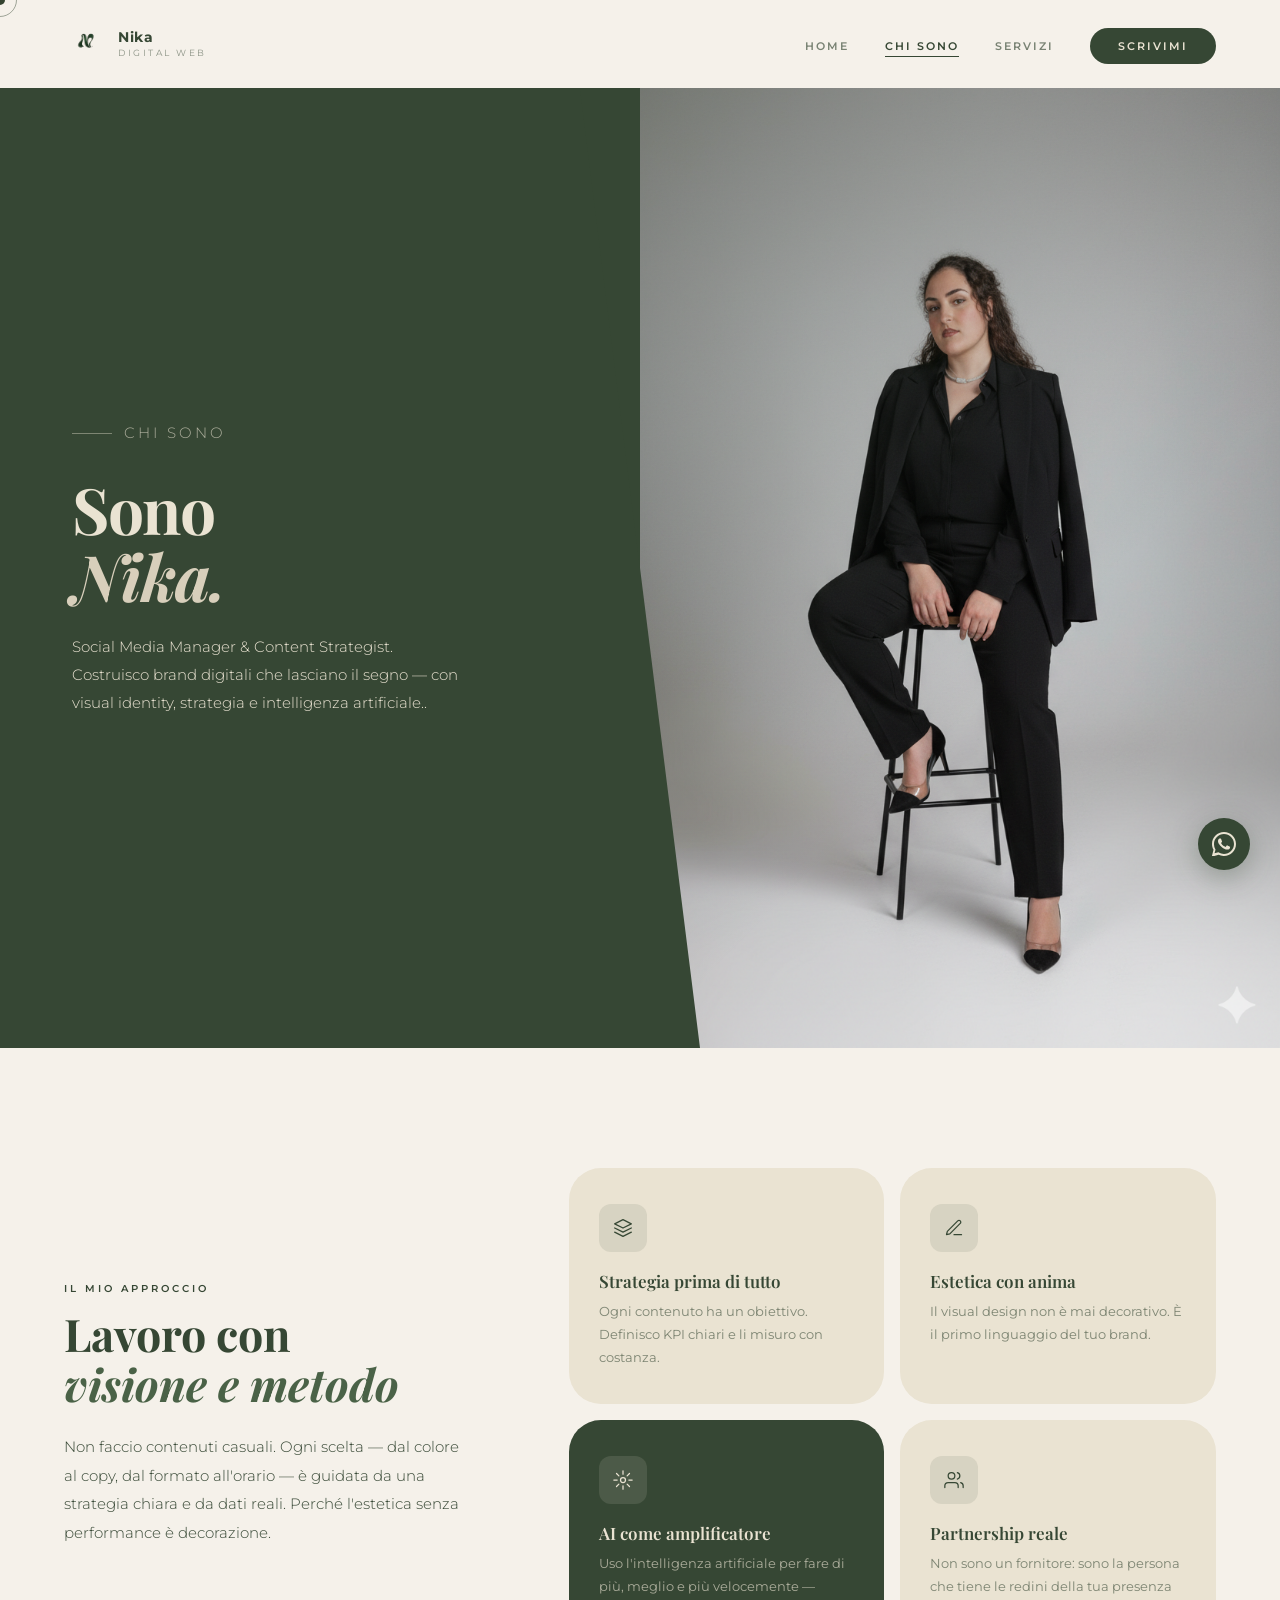
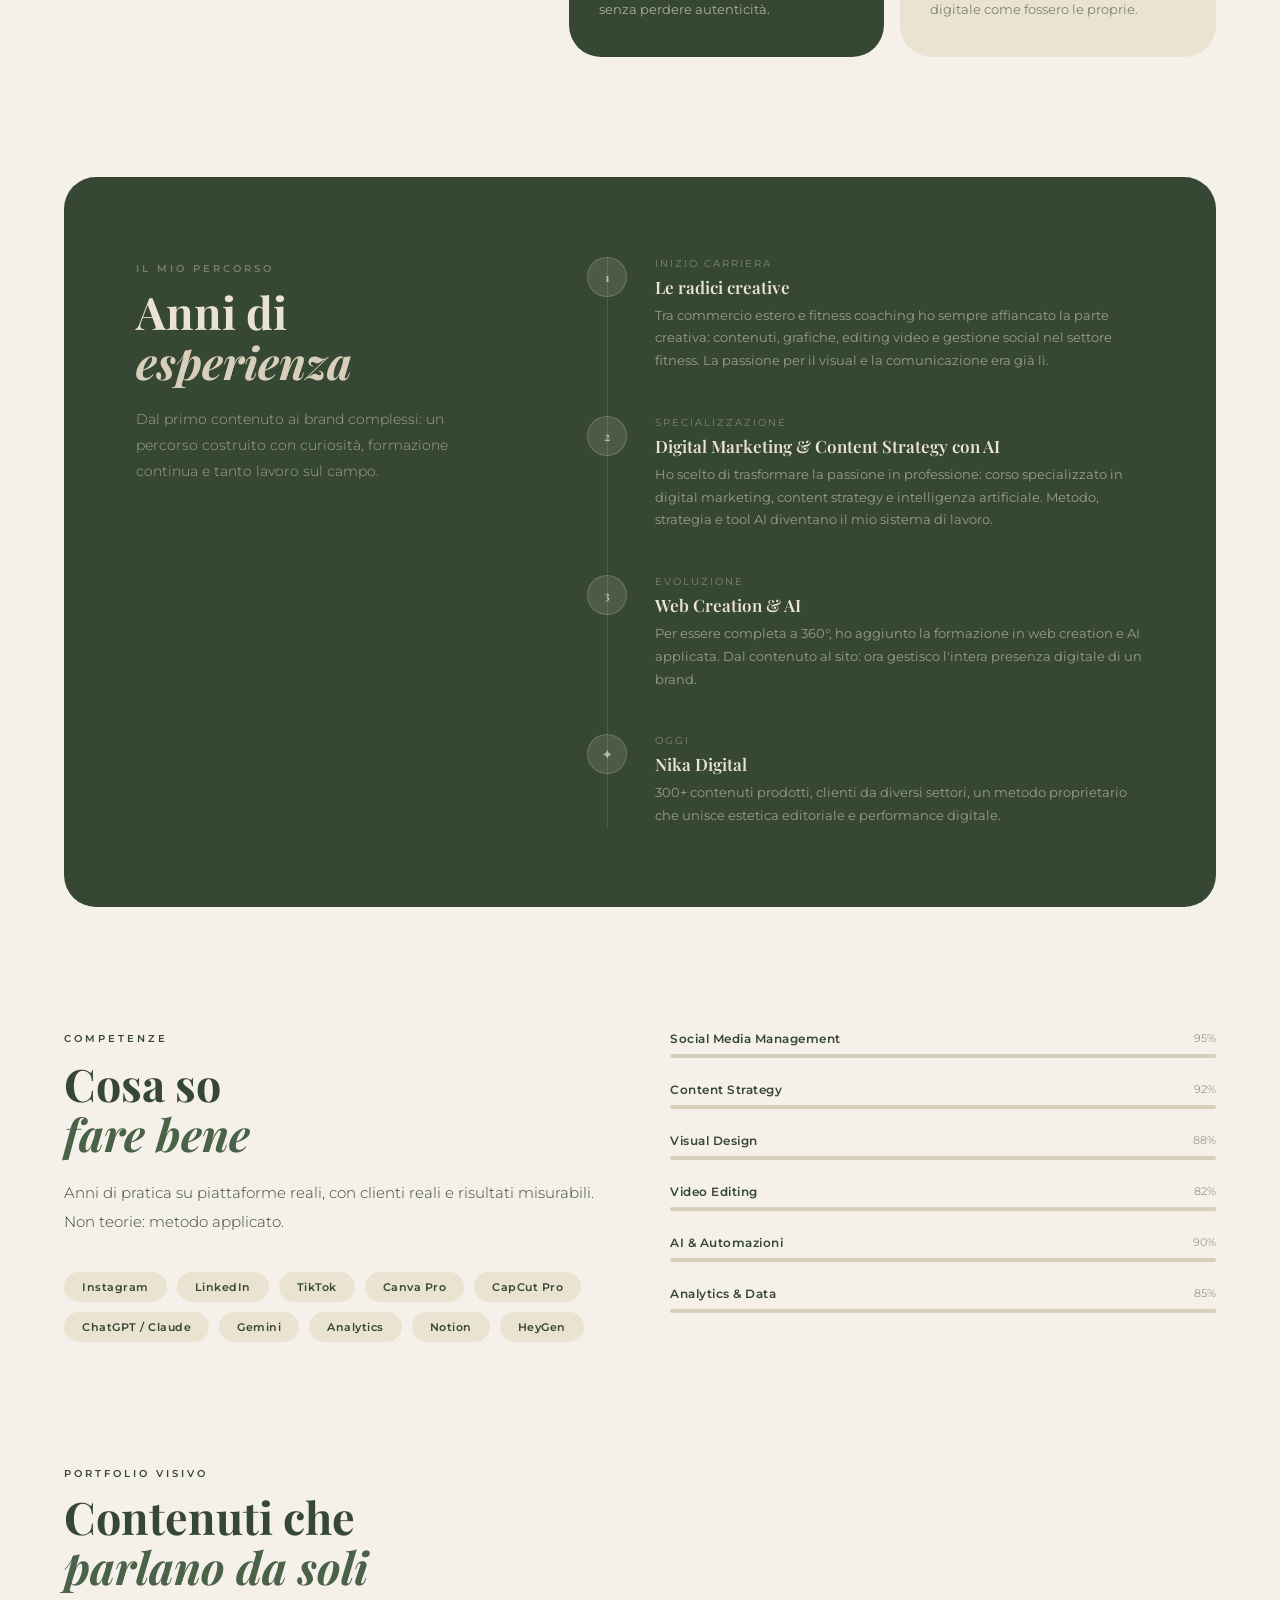
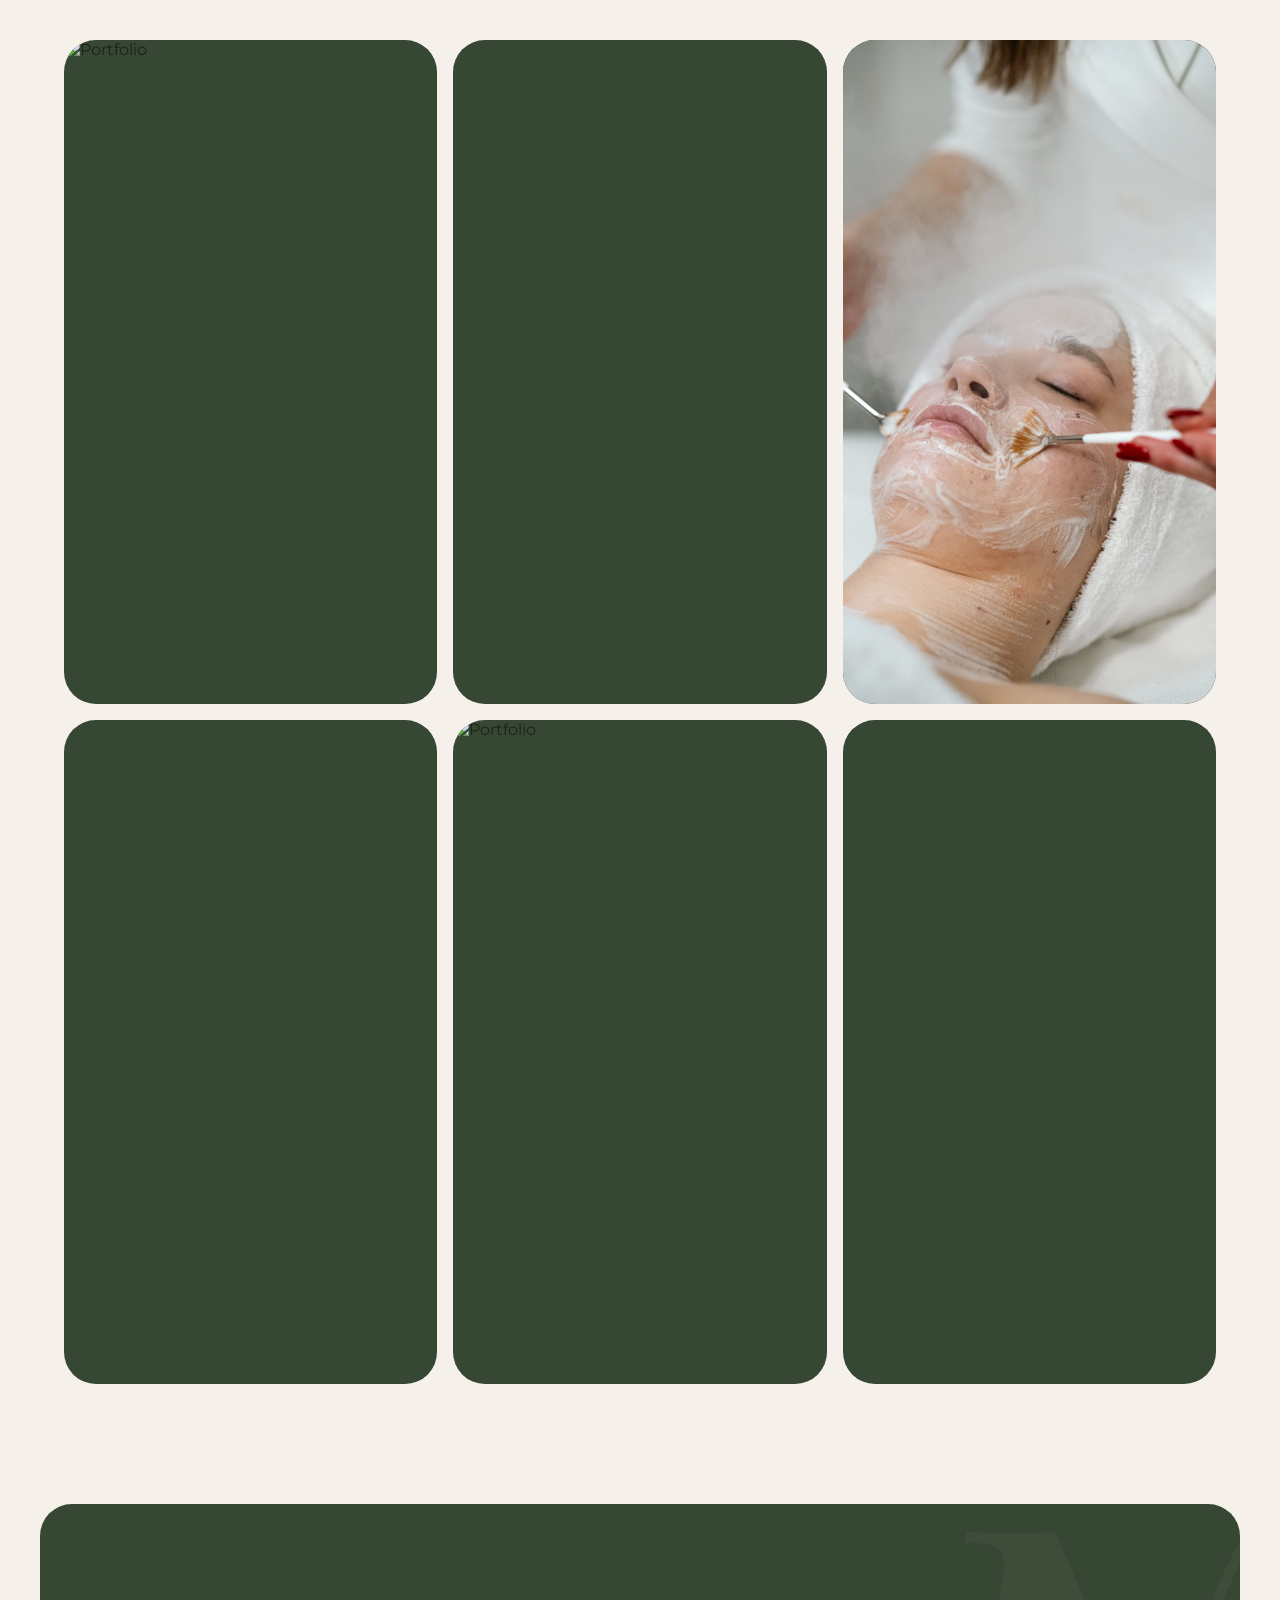
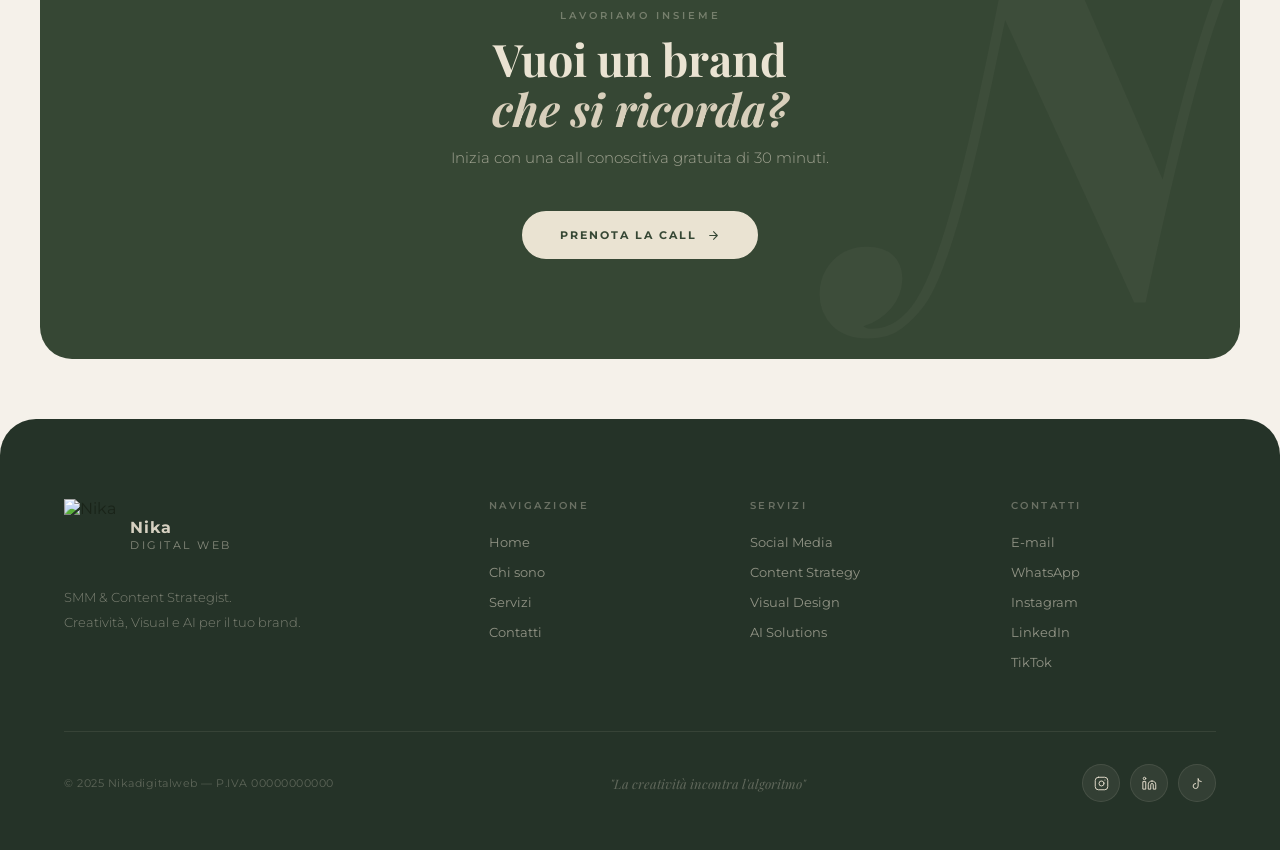
==== commit ac2a0136: "Add files via upload" ====
--- a/chi-sono.html
+++ b/chi-sono.html
@@ -208,7 +208,7 @@
   .page-hero { grid-template-columns: 1fr; min-height: auto; }
   .page-hero-left { padding: 60px 32px; }
   .page-hero-left::after { display: none; }
-  .page-hero-right { height: 70vw; min-height: 320px; }
+  .page-hero-right { height: 72vw; min-height: 320px; }
   .valori-section { grid-template-columns: 1fr; padding: 80px 32px; gap: 48px; }
   .percorso-section { padding: 0 32px 80px; }
   .percorso-inner { grid-template-columns: 1fr; padding: 56px 40px; gap: 48px; }
@@ -217,12 +217,11 @@
   .cta-banner { margin: 0 20px 0; padding: 70px 40px; }
 }
 @media (max-width: 640px) {
-  .page-hero-left { padding: 48px 20px; }
-  .page-hero-left h1 { font-size: 38px; letter-spacing: -0.5px; }
-  .page-hero-right { height: 80vw; min-height: 280px; }
+  .page-hero-left { padding: 44px 20px 32px; }
+  .page-hero-left h1 { font-size: 36px; letter-spacing: -0.5px; }
+  .page-hero-right { height: 85vw; min-height: 260px; }
   .valori-grid { grid-template-columns: 1fr; }
-  .percorso-inner { padding: 40px 24px; }
-  /* media-grid: 1 colonna su mobile piccolo per evitare card altissime e strette */
+  .percorso-inner { padding: 36px 20px; }
   .media-grid { grid-template-columns: 1fr 1fr; gap: 10px; }
   .media-item { aspect-ratio: 3/4; }
   .media-item:first-child { grid-row: span 1; aspect-ratio: 3/4; }
@@ -230,6 +229,12 @@
   .skills-section { padding: 0 20px 60px; }
   .valori-section { padding: 60px 20px; }
   .media-section { padding: 0 20px 60px; }
+}
+@media (max-width: 420px) {
+  .page-hero-right { height: 92vw; }
+  .media-grid { grid-template-columns: 1fr; }
+  .media-item { aspect-ratio: 4/5; }
+  .media-item:first-child { aspect-ratio: 4/5; }
 }
 @media (max-width: 420px) {
   .page-hero-right { height: 90vw; }
@@ -260,7 +265,13 @@
 
 <!-- NAVBAR -->
 <nav class="site-nav solid" id="siteNav">
-  <a href="index.html" class="nav-logo"><img src="images/logo.png" alt="Nika"></a>
+  <a href="index.html" class="nav-logo">
+    <img src="images/logo.png" alt="Nika">
+    <div class="nav-logo-text">
+      <strong>Nika</strong>
+      <em>Digital Web</em>
+    </div>
+  </a>
   <ul class="nav-links">
     <li><a href="index.html">Home</a></li>
     <li><a href="chi-sono.html" class="active">Chi sono</a></li>
@@ -460,8 +471,14 @@
 <footer class="site-footer">
   <div class="footer-grid">
     <div class="footer-brand">
-      <p>Nika</p>
-      <span>Social Media Manager & Content Strategist.<br>Creatività, algoritmo e AI per il tuo brand digitale.</span>
+    <div class="footer-brand-top">
+  <img src="images/logo2.png" alt="Nika" class="footer-logo-img">
+  <div class="footer-brand-sitename">
+    <strong>Nika</strong>
+    <em>Digital Web</em>
+  </div>
+</div>
+           <span>SMM & Content Strategist.<br>Creatività, Visual e AI per il tuo brand.</span>
     </div>
     <div class="footer-col">
       <h4>Navigazione</h4>
@@ -484,7 +501,7 @@
     <div class="footer-col">
       <h4>Contatti</h4>
       <ul>
-     <li><a href="/cdn-cgi/l/email-protection#6c05020a032c0205070d08050b05180d001b090e420f0301">E-mail</a>
+     <li><a id="footer-email-chisono" href="mailto:info&#64;nikadigitalweb.com">E-mail</a></li>
         <li><a href="https://wa.me/393318461681">WhatsApp</a></li>
         <li><a href="https://www.instagram.com/nikadigital.hub/" target="_blank">Instagram</a></li>
         <li><a href="https://www.linkedin.com/in/nicolemarradigital/" target="_blank">LinkedIn</a></li>
@@ -507,8 +524,5 @@
   <svg width="24" height="24" viewBox="0 0 24 24" fill="var(--beige)"><path d="M17.472 14.382c-.297-.149-1.758-.867-2.03-.967-.273-.099-.471-.148-.67.15-.197.297-.767.966-.94 1.164-.173.199-.347.223-.644.075-.297-.15-1.255-.463-2.39-1.475-.883-.788-1.48-1.761-1.653-2.059-.173-.297-.018-.458.13-.606.134-.133.298-.347.446-.52.149-.174.198-.298.298-.497.099-.198.05-.371-.025-.52-.075-.149-.669-1.612-.916-2.207-.242-.579-.487-.5-.669-.51-.173-.008-.371-.01-.57-.01-.198 0-.52.074-.792.372-.272.297-1.04 1.016-1.04 2.479 0 1.462 1.065 2.875 1.213 3.074.149.198 2.096 3.2 5.077 4.487.709.306 1.262.489 1.694.625.712.227 1.36.195 1.871.118.571-.085 1.758-.719 2.006-1.413.248-.694.248-1.289.173-1.413-.074-.124-.272-.198-.57-.347z"/><path d="M12 0C5.373 0 0 5.373 0 12c0 2.117.554 4.103 1.523 5.828L.057 23.428a.75.75 0 0 0 .916.916l5.628-1.472A11.953 11.953 0 0 0 12 24c6.627 0 12-5.373 12-12S18.627 0 12 0zm0 22c-1.907 0-3.698-.528-5.228-1.444l-.374-.223-3.88 1.016 1.03-3.762-.244-.389A9.96 9.96 0 0 1 2 12C2 6.477 6.477 2 12 2s10 4.477 10 10-4.477 10-10 10z"/></svg>
 </a>
 
-<script data-cfasync="false" src="/cdn-cgi/scripts/5c5dd728/cloudflare-static/email-decode.min.js"></script><script src="shared.js"></script>
-<script>
-var bars = document.querySelectorAll('.skill-bar-fill');
-var barObs = new IntersectionObserver(function(entries) {
-  entries.forEach(function(e) { if (e.i+<script data-cfasync="false" src="/cdn-cgi/scripts/5c5dd728/cloudflare-static/email-decode.min.js"></script><script data-cfasync="false" src="/cdn-cgi/scripts/5c5dd728/cloudflare-static/email-decode.min.js"></script><script src="shared.js"></script>
+<scri
--- a/shared.css
+++ b/shared.css
@@ -117,8 +117,23 @@
   height: 70px;
   box-shadow: 0 1px 0 rgba(54,71,52,.07);
 }
+.nav-logo { display: flex; align-items: center; gap: 10px; }
 .nav-logo img { height: 72px; transition: var(--t); }
 .site-nav.solid .nav-logo img { height: 56px; }
+
+/* Logo text: Nika / Digital Web */
+.nav-logo-text { display: flex; flex-direction: column; gap: 1px; }
+.nav-logo-text strong {
+  font-family: 'Montserrat', sans-serif;
+  font-size: 14px; font-weight: 700; letter-spacing: 0.5px;
+  color: var(--verde); line-height: 1.1;
+}
+.nav-logo-text em {
+  font-family: 'Montserrat', sans-serif;
+  font-size: 9px; font-weight: 400; letter-spacing: 2.5px;
+  text-transform: uppercase; color: var(--verde); opacity: .55;
+  font-style: normal;
+}
 
 .nav-links { display: flex; gap: 36px; list-style: none; align-items: center; }
 .nav-links a {
@@ -185,6 +200,25 @@
   font-size: 30px; font-weight: 700; font-style: italic;
   color: var(--beige); margin-bottom: 14px;
 }
+.footer-brand-top {
+  display: flex; align-items: center; gap: 14px;
+  margin-bottom: 14px;
+}
+.footer-logo-img { height: 72px; width: auto; }
+.footer-brand-sitename {
+  display: flex; flex-direction: column; gap: 1px;
+}
+.footer-brand-sitename strong {
+  font-family: 'Montserrat', sans-serif;
+  font-size: 16px; font-weight: 700; letter-spacing: 1px;
+  color: var(--beige); opacity: .9; line-height: 1.1;
+}
+.footer-brand-sitename em {
+  font-family: 'Montserrat', sans-serif;
+  font-size: 11px; font-weight: 400; letter-spacing: 2.5px;
+  text-transform: uppercase; color: var(--beige); opacity: .5;
+  font-style: normal;
+}
 .footer-brand span {
   font-size: 13px; line-height: 1.9; color: var(--beige); opacity: .45;
   font-weight: 300; display: block; max-width: 250px;
@@ -238,14 +272,28 @@
 @media (max-width: 640px) {
   .cursor, #cursor-follower { display: none !important; }
   body { cursor: auto; }
-  .site-nav { padding: 0 20px; }
-  /* mob-menu font leggermente ridotto per iPhone SE */
+  .site-nav { padding: 0 20px; height: 70px; }
+  .site-nav.solid { height: 60px; }
+  /* Logo testo ridotto su mobile */
+  .nav-logo img { height: 48px; }
+  .site-nav.solid .nav-logo img { height: 40px; }
+  .nav-logo-text strong { font-size: 12px; }
+  .nav-logo-text em { font-size: 8px; letter-spacing: 1.5px; }
+  /* Mobile menu */
   .mob-menu a { font-size: 32px; }
+  .mob-close {
+    top: 20px; right: 20px;
+    width: 44px; height: 44px;
+    display: flex; align-items: center; justify-content: center;
+    background: rgba(234,227,210,.1); border-radius: 50%;
+    font-size: 20px;
+  }
+  /* Footer */
   .site-footer { padding: 48px 20px 32px; border-radius: 24px 24px 0 0; }
   .footer-grid { grid-template-columns: 1fr; gap: 28px; }
   .footer-bottom { flex-direction: column; align-items: flex-start; gap: 12px; }
   .footer-quote { display: none; }
   .wa-btn { bottom: 18px; right: 18px; width: 46px; height: 46px; }
-  /* Headings responsivi globali */
+  /* Headings globali */
   .heading { font-size: clamp(24px, 7vw, 36px); }
-}
+}
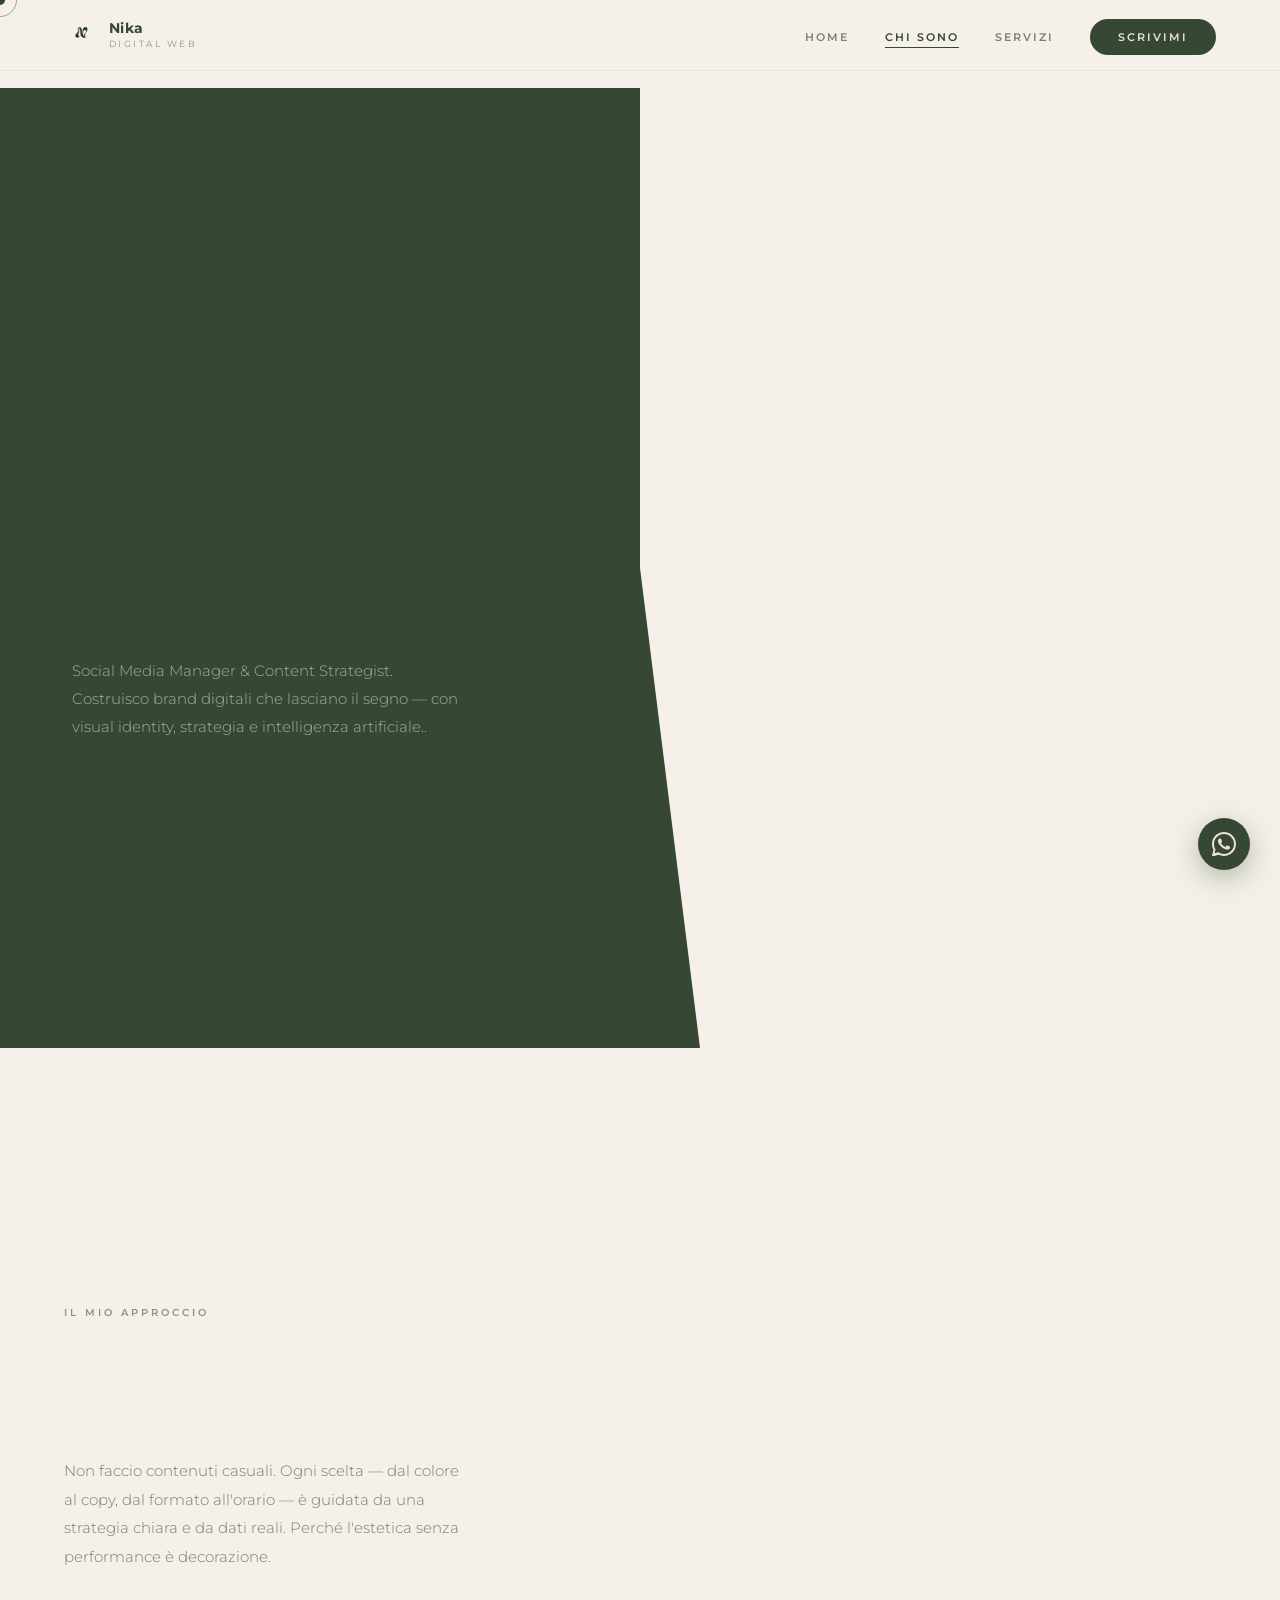
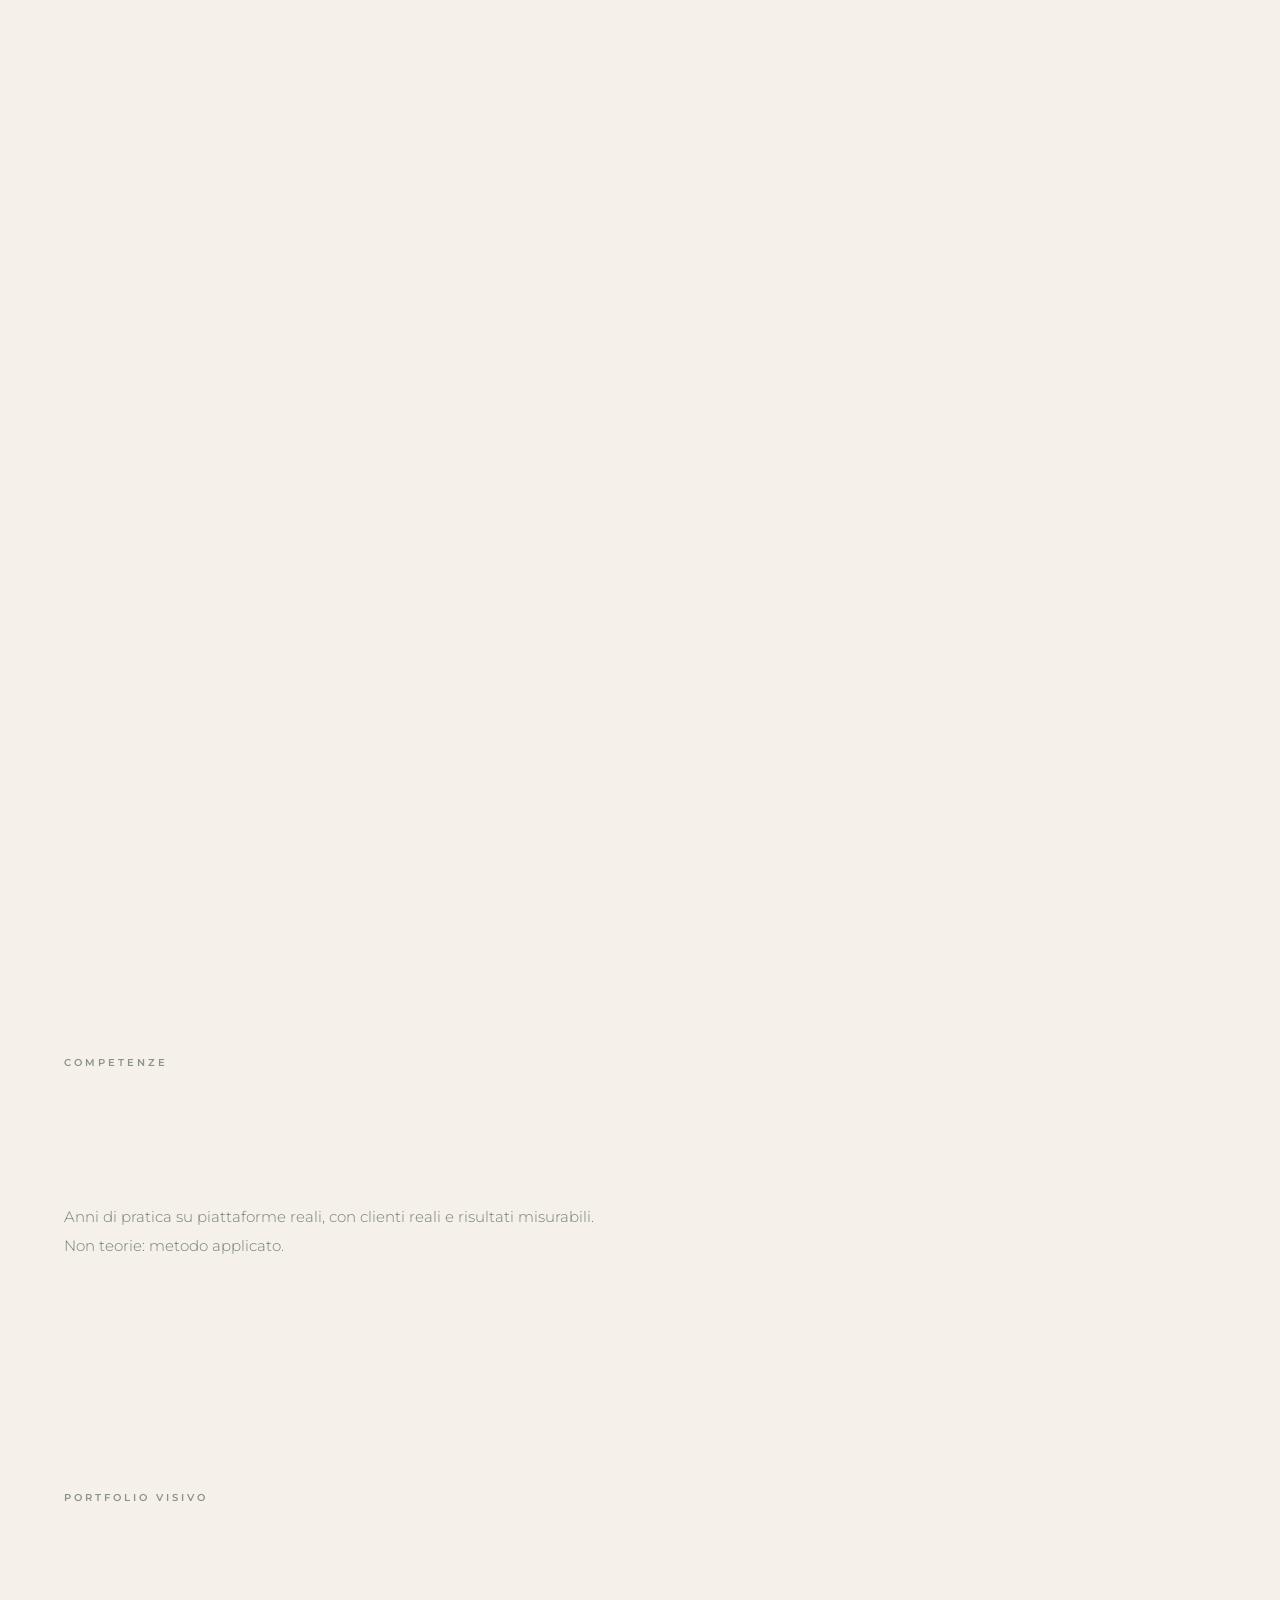
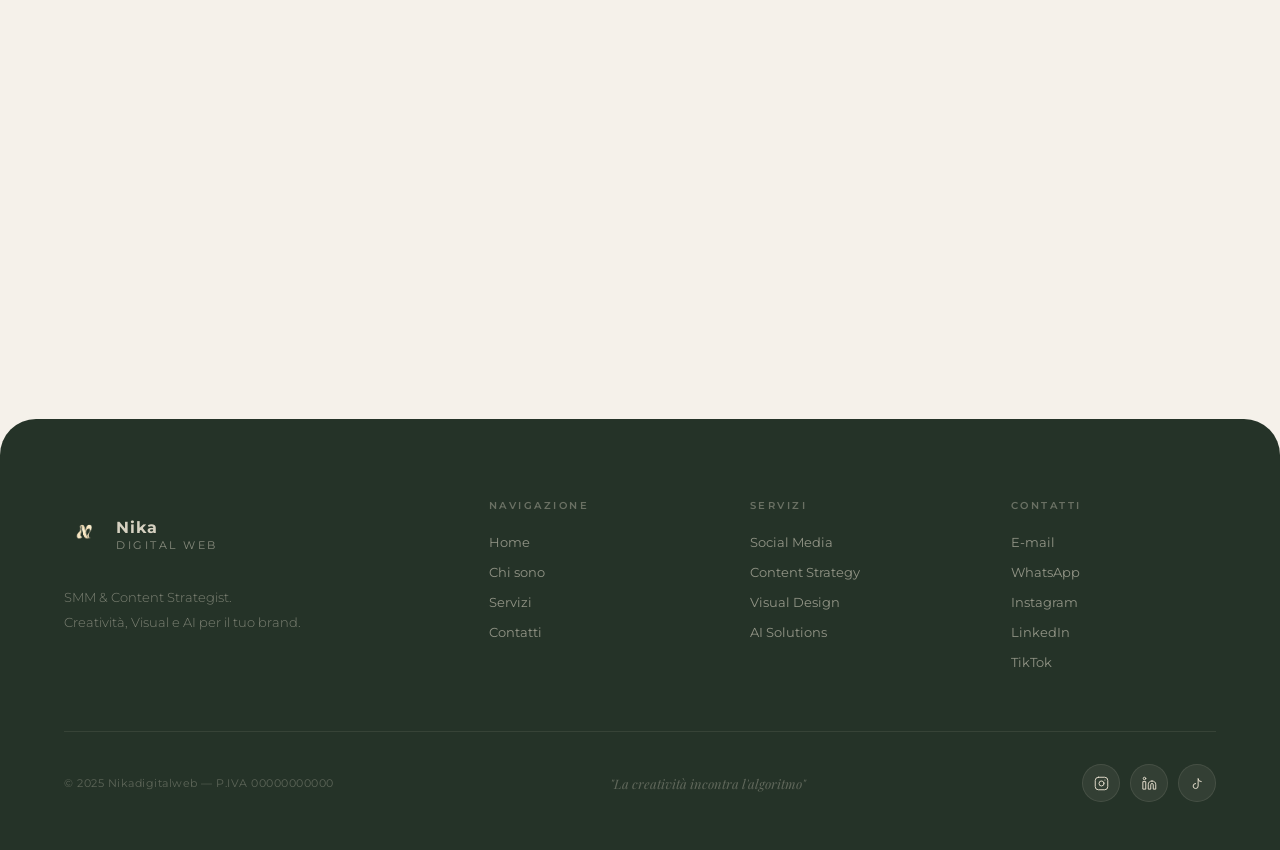
==== commit 06dc9a36: "Add files via upload" ====
--- a/chi-sono.html
+++ b/chi-sono.html
@@ -257,10 +257,6 @@
   <a href="chi-sono.html">Chi sono</a>
   <a href="servizi.html">Servizi</a>
   <a href="contatti.html">Contatti</a>
-  <div class="mob-social">
-    <a href="https://www.instagram.com/nikadigital.hub/" target="_blank">Instagram</a>
-    <a href="https://www.linkedin.com/in/nicolemarradigital/" target="_blank">LinkedIn</a>
-  </div>
 </div>
 
 <!-- NAVBAR -->
@@ -501,7 +497,7 @@
     <div class="footer-col">
       <h4>Contatti</h4>
       <ul>
-     <li><a id="footer-email-chisono" href="mailto:info&#64;nikadigitalweb.com">E-mail</a></li>
+     <li><a id="footer-email-chisono" href="/cdn-cgi/l/email-protection#452c2b232a636673717e2b2c2e24212c222c3124293220276b262a28">E-mail</a></li>
         <li><a href="https://wa.me/393318461681">WhatsApp</a></li>
         <li><a href="https://www.instagram.com/nikadigital.hub/" target="_blank">Instagram</a></li>
         <li><a href="https://www.linkedin.com/in/nicolemarradigital/" target="_blank">LinkedIn</a></li>
@@ -524,5 +520,4 @@
   <svg width="24" height="24" viewBox="0 0 24 24" fill="var(--beige)"><path d="M17.472 14.382c-.297-.149-1.758-.867-2.03-.967-.273-.099-.471-.148-.67.15-.197.297-.767.966-.94 1.164-.173.199-.347.223-.644.075-.297-.15-1.255-.463-2.39-1.475-.883-.788-1.48-1.761-1.653-2.059-.173-.297-.018-.458.13-.606.134-.133.298-.347.446-.52.149-.174.198-.298.298-.497.099-.198.05-.371-.025-.52-.075-.149-.669-1.612-.916-2.207-.242-.579-.487-.5-.669-.51-.173-.008-.371-.01-.57-.01-.198 0-.52.074-.792.372-.272.297-1.04 1.016-1.04 2.479 0 1.462 1.065 2.875 1.213 3.074.149.198 2.096 3.2 5.077 4.487.709.306 1.262.489 1.694.625.712.227 1.36.195 1.871.118.571-.085 1.758-.719 2.006-1.413.248-.694.248-1.289.173-1.413-.074-.124-.272-.198-.57-.347z"/><path d="M12 0C5.373 0 0 5.373 0 12c0 2.117.554 4.103 1.523 5.828L.057 23.428a.75.75 0 0 0 .916.916l5.628-1.472A11.953 11.953 0 0 0 12 24c6.627 0 12-5.373 12-12S18.627 0 12 0zm0 22c-1.907 0-3.698-.528-5.228-1.444l-.374-.223-3.88 1.016 1.03-3.762-.244-.389A9.96 9.96 0 0 1 2 12C2 6.477 6.477 2 12 2s10 4.477 10 10-4.477 10-10 10z"/></svg>
 </a>
 
-<script data-cfasync="false" src="/cdn-cgi/scripts/5c5dd728/cloudflare-static/email-decode.min.js"></script><script data-cfasync="false" src="/cdn-cgi/scripts/5c5dd728/cloudflare-static/email-decode.min.js"></script><script src="shared.js"></script>
-<scri+<script data-cfasync="false" src="/cdn-cgi/scripts/5c5dd728/cloudflare-static/email-decode.min.js"></script><script data-cfasync="false" src="/cdn-cgi/scripts/5c5dd728/cloudflare-static/email-decode.min.js
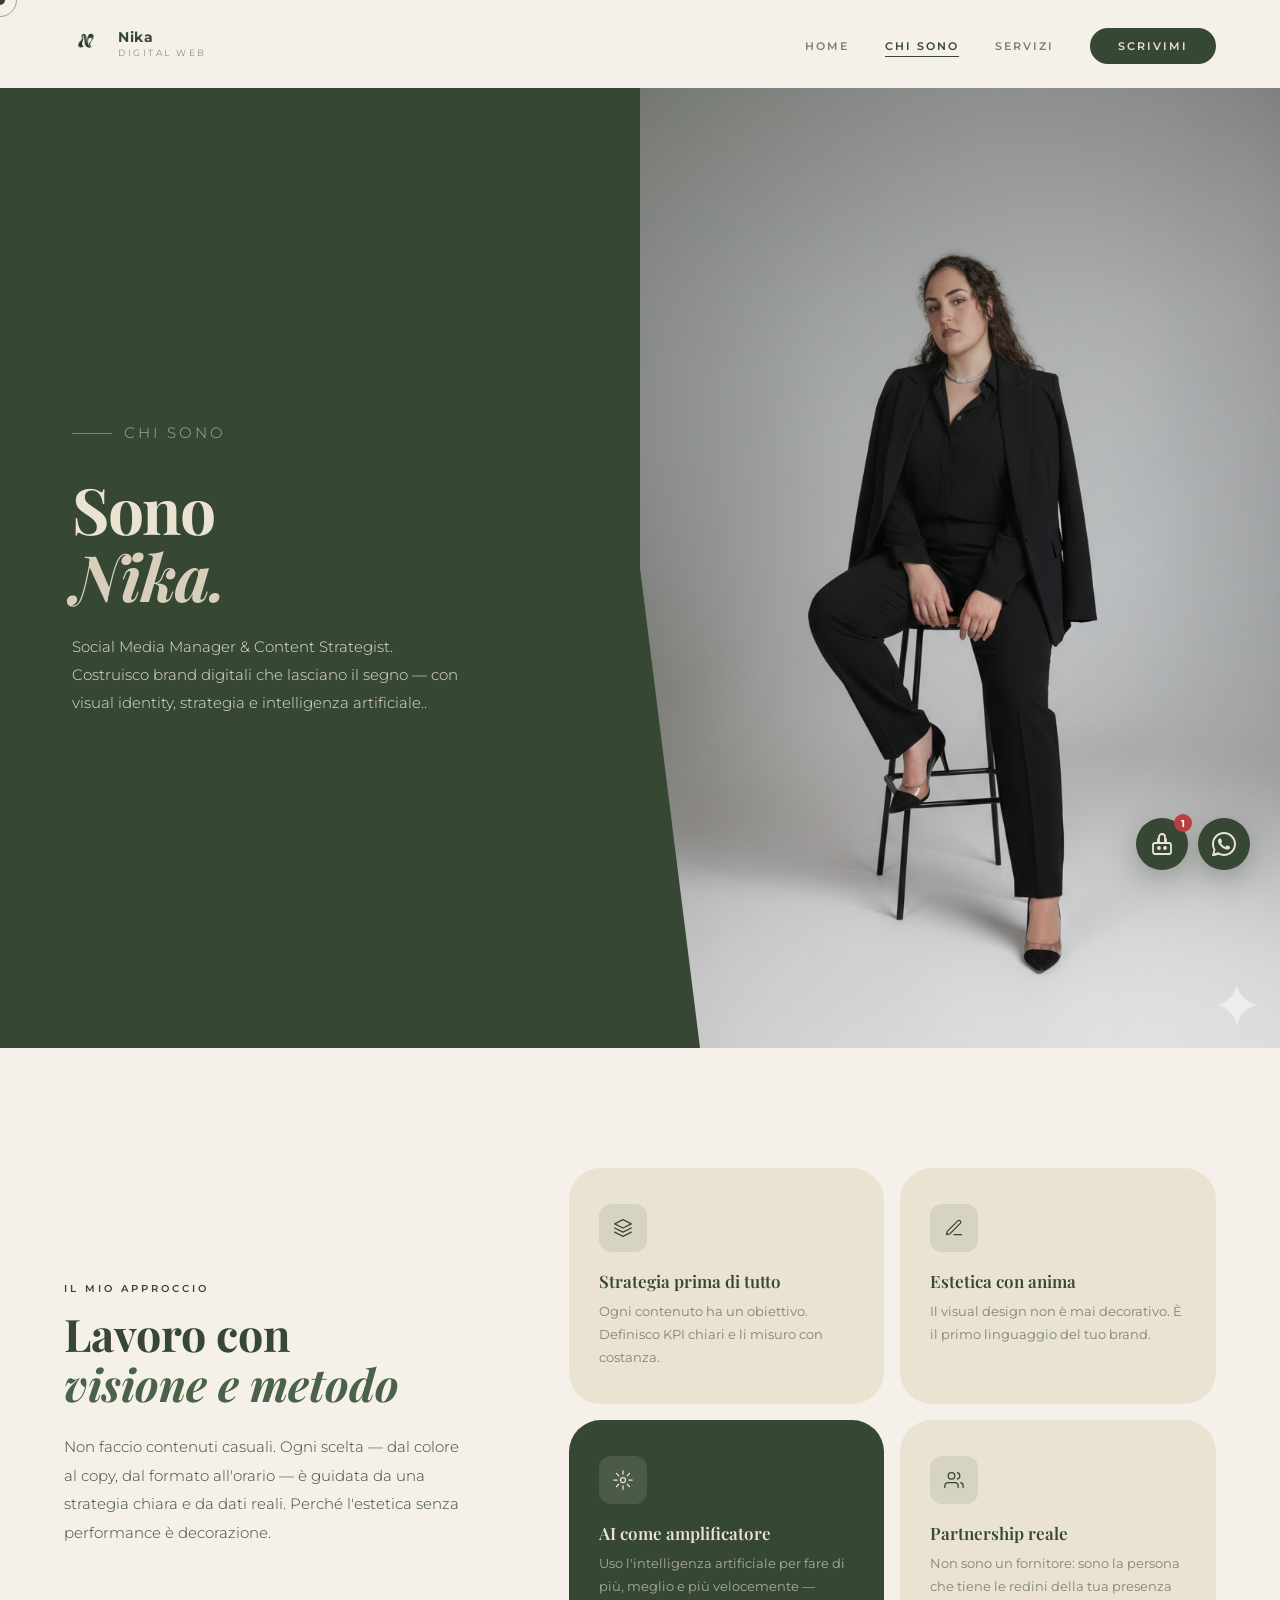
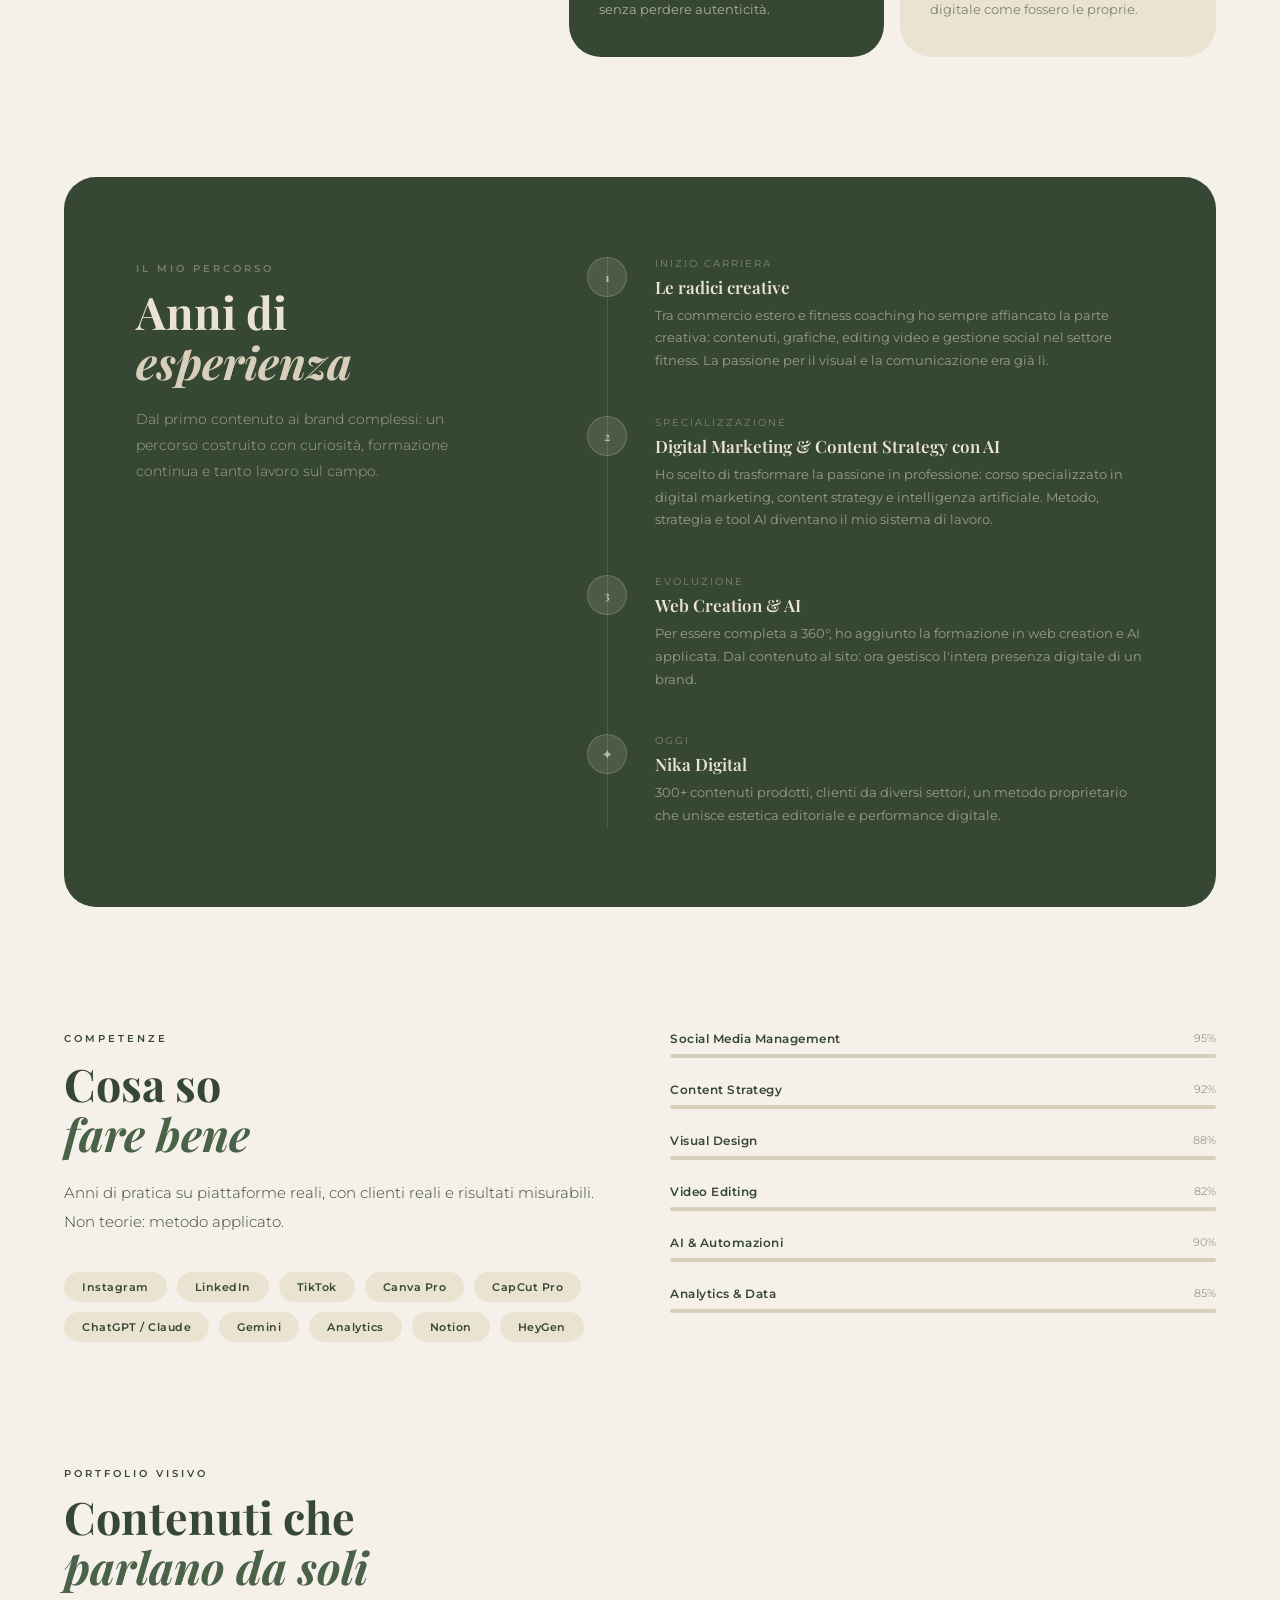
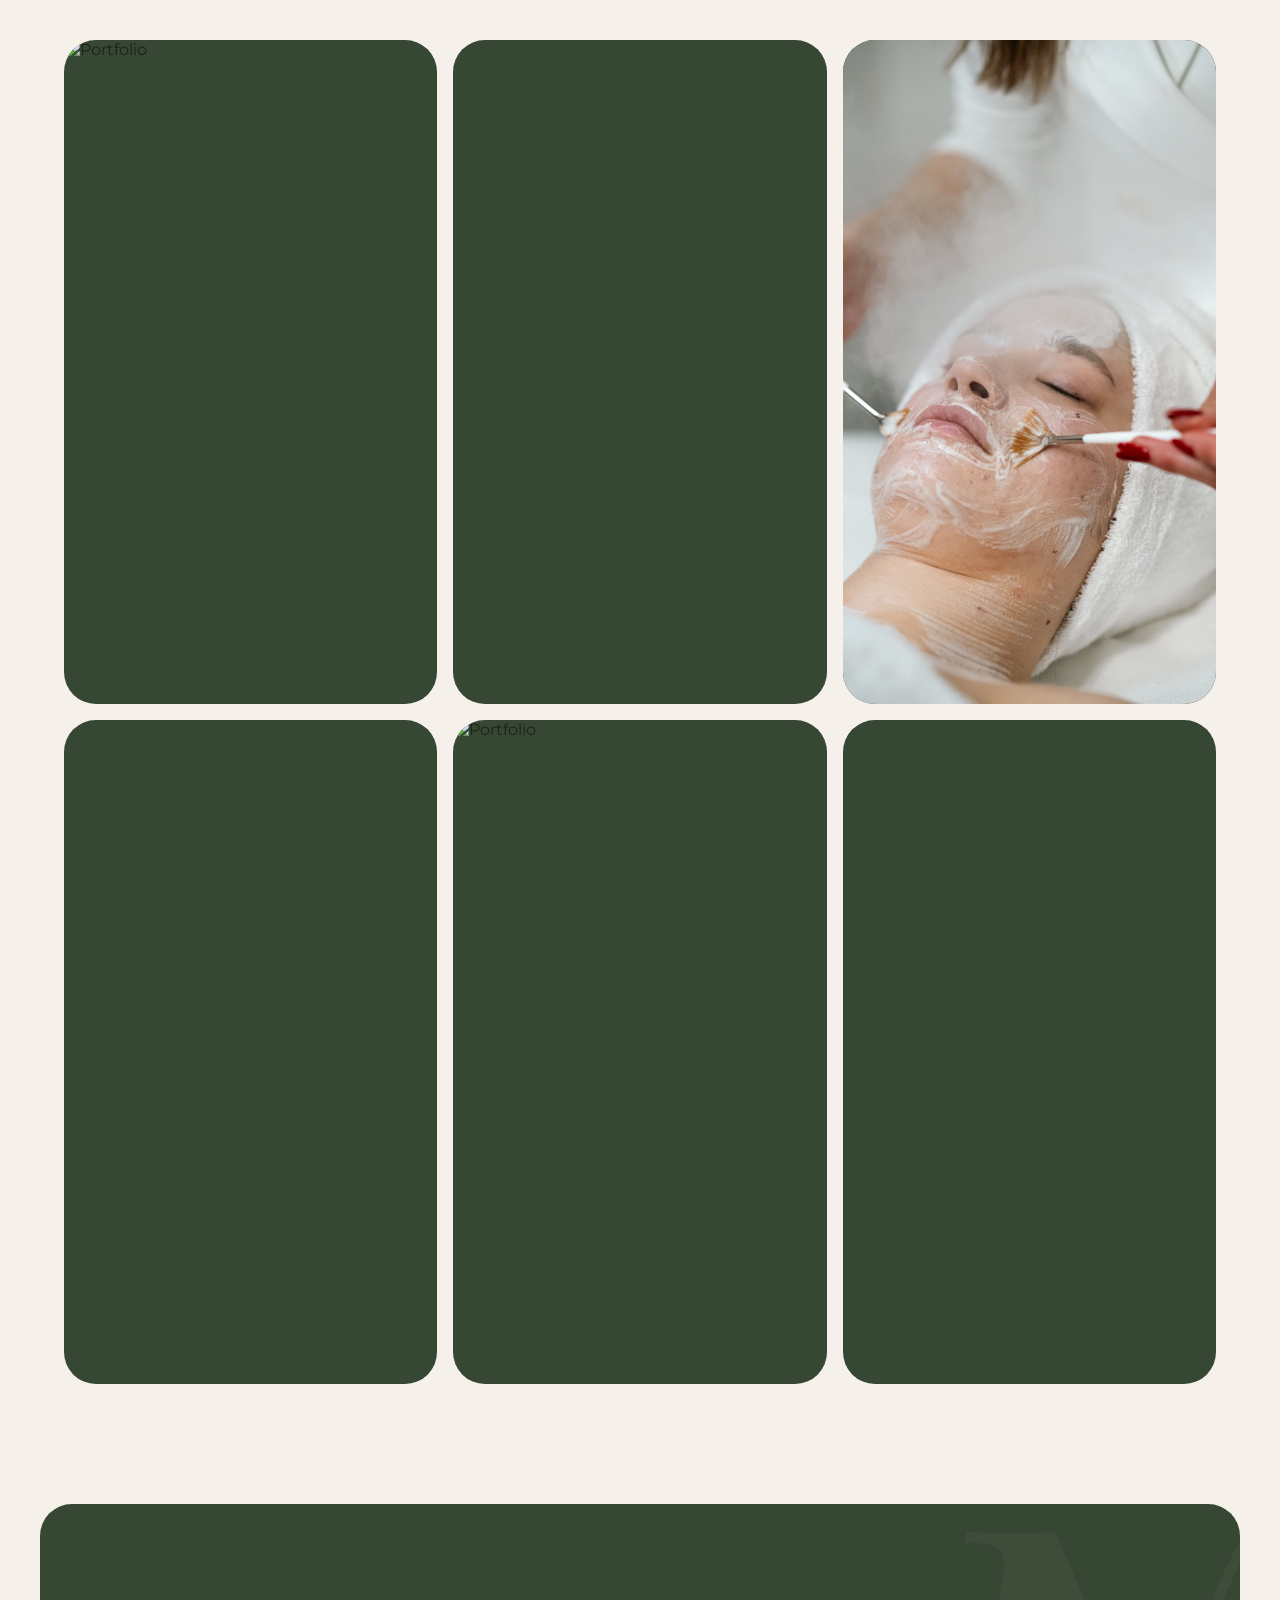
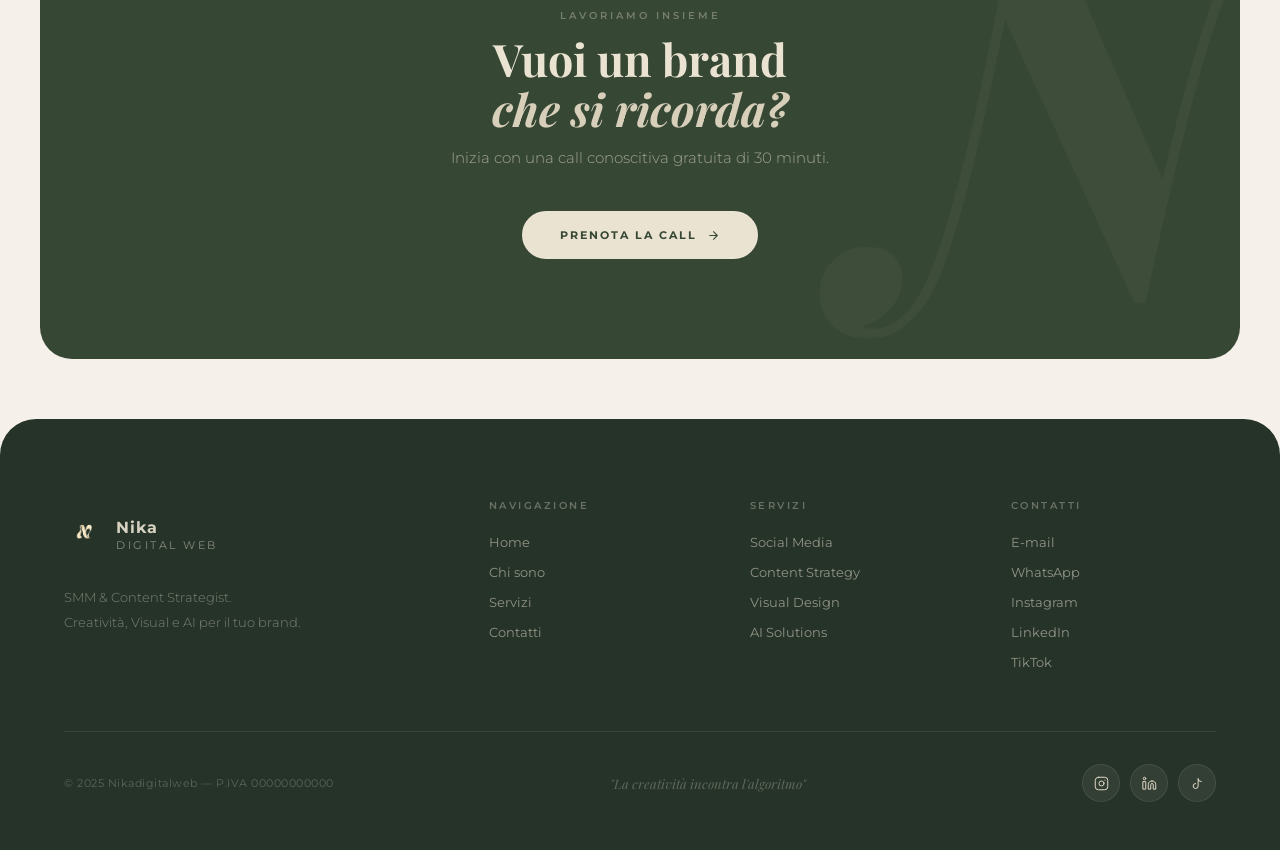
==== commit e1f8fc5c: "Add files via upload" ====
--- a/chi-sono.html
+++ b/chi-sono.html
@@ -497,7 +497,7 @@
     <div class="footer-col">
       <h4>Contatti</h4>
       <ul>
-     <li><a id="footer-email-chisono" href="/cdn-cgi/l/email-protection#452c2b232a636673717e2b2c2e24212c222c3124293220276b262a28">E-mail</a></li>
+     <li><a id="footer-email-chisono" href="mailto:info@nikadigitalweb.com">E-mail</a></li>
         <li><a href="https://wa.me/393318461681">WhatsApp</a></li>
         <li><a href="https://www.instagram.com/nikadigital.hub/" target="_blank">Instagram</a></li>
         <li><a href="https://www.linkedin.com/in/nicolemarradigital/" target="_blank">LinkedIn</a></li>
@@ -520,4 +520,7 @@
   <svg width="24" height="24" viewBox="0 0 24 24" fill="var(--beige)"><path d="M17.472 14.382c-.297-.149-1.758-.867-2.03-.967-.273-.099-.471-.148-.67.15-.197.297-.767.966-.94 1.164-.173.199-.347.223-.644.075-.297-.15-1.255-.463-2.39-1.475-.883-.788-1.48-1.761-1.653-2.059-.173-.297-.018-.458.13-.606.134-.133.298-.347.446-.52.149-.174.198-.298.298-.497.099-.198.05-.371-.025-.52-.075-.149-.669-1.612-.916-2.207-.242-.579-.487-.5-.669-.51-.173-.008-.371-.01-.57-.01-.198 0-.52.074-.792.372-.272.297-1.04 1.016-1.04 2.479 0 1.462 1.065 2.875 1.213 3.074.149.198 2.096 3.2 5.077 4.487.709.306 1.262.489 1.694.625.712.227 1.36.195 1.871.118.571-.085 1.758-.719 2.006-1.413.248-.694.248-1.289.173-1.413-.074-.124-.272-.198-.57-.347z"/><path d="M12 0C5.373 0 0 5.373 0 12c0 2.117.554 4.103 1.523 5.828L.057 23.428a.75.75 0 0 0 .916.916l5.628-1.472A11.953 11.953 0 0 0 12 24c6.627 0 12-5.373 12-12S18.627 0 12 0zm0 22c-1.907 0-3.698-.528-5.228-1.444l-.374-.223-3.88 1.016 1.03-3.762-.244-.389A9.96 9.96 0 0 1 2 12C2 6.477 6.477 2 12 2s10 4.477 10 10-4.477 10-10 10z"/></svg>
 </a>
 
-<script data-cfasync="false" src="/cdn-cgi/scripts/5c5dd728/cloudflare-static/email-decode.min.js"></script><script data-cfasync="false" src="/cdn-cgi/scripts/5c5dd728/cloudflare-static/email-decode.min.js+<script src="shared.js"></script>
+<script src="chatbot.js"></script>
+</body>
+</html>
--- a/shared.css
+++ b/shared.css
@@ -168,6 +168,14 @@
   gap: 32px;
 }
 .mob-menu.is-open { display: flex; }
+/* Nascondi logo navbar e chatbot bubble quando il menu è aperto */
+.mob-menu.is-open ~ * .nav-logo,
+body:has(.mob-menu.is-open) .nav-logo,
+body:has(.mob-menu.is-open) #chat-bubble,
+body:has(.mob-menu.is-open) .wa-btn { 
+  opacity: 0; 
+  pointer-events: none; 
+}
 .mob-menu a {
   font-family: 'Playfair Display', serif;
   font-size: 38px; font-style: italic; color: var(--beige); opacity: .85;
@@ -268,6 +276,16 @@
   .hamburger { display: flex; }
   .site-footer { padding: 60px 32px 40px; }
   .footer-grid { grid-template-columns: 1fr 1fr; gap: 40px; }
+}
+@media (max-width: 768px) {
+  .site-nav { padding: 0 24px; height: 70px; }
+  .site-nav.solid { height: 60px; }
+  .nav-logo img { height: 52px; }
+  .site-nav.solid .nav-logo img { height: 44px; }
+  .wa-btn { bottom: 18px; right: 18px; width: 46px; height: 46px; }
+  .site-footer { padding: 52px 24px 36px; border-radius: 28px 28px 0 0; }
+  .footer-grid { grid-template-columns: 1fr 1fr; gap: 32px; }
+  .mob-menu a { font-size: 34px; }
 }
 @media (max-width: 640px) {
   .cursor, #cursor-follower { display: none !important; }
